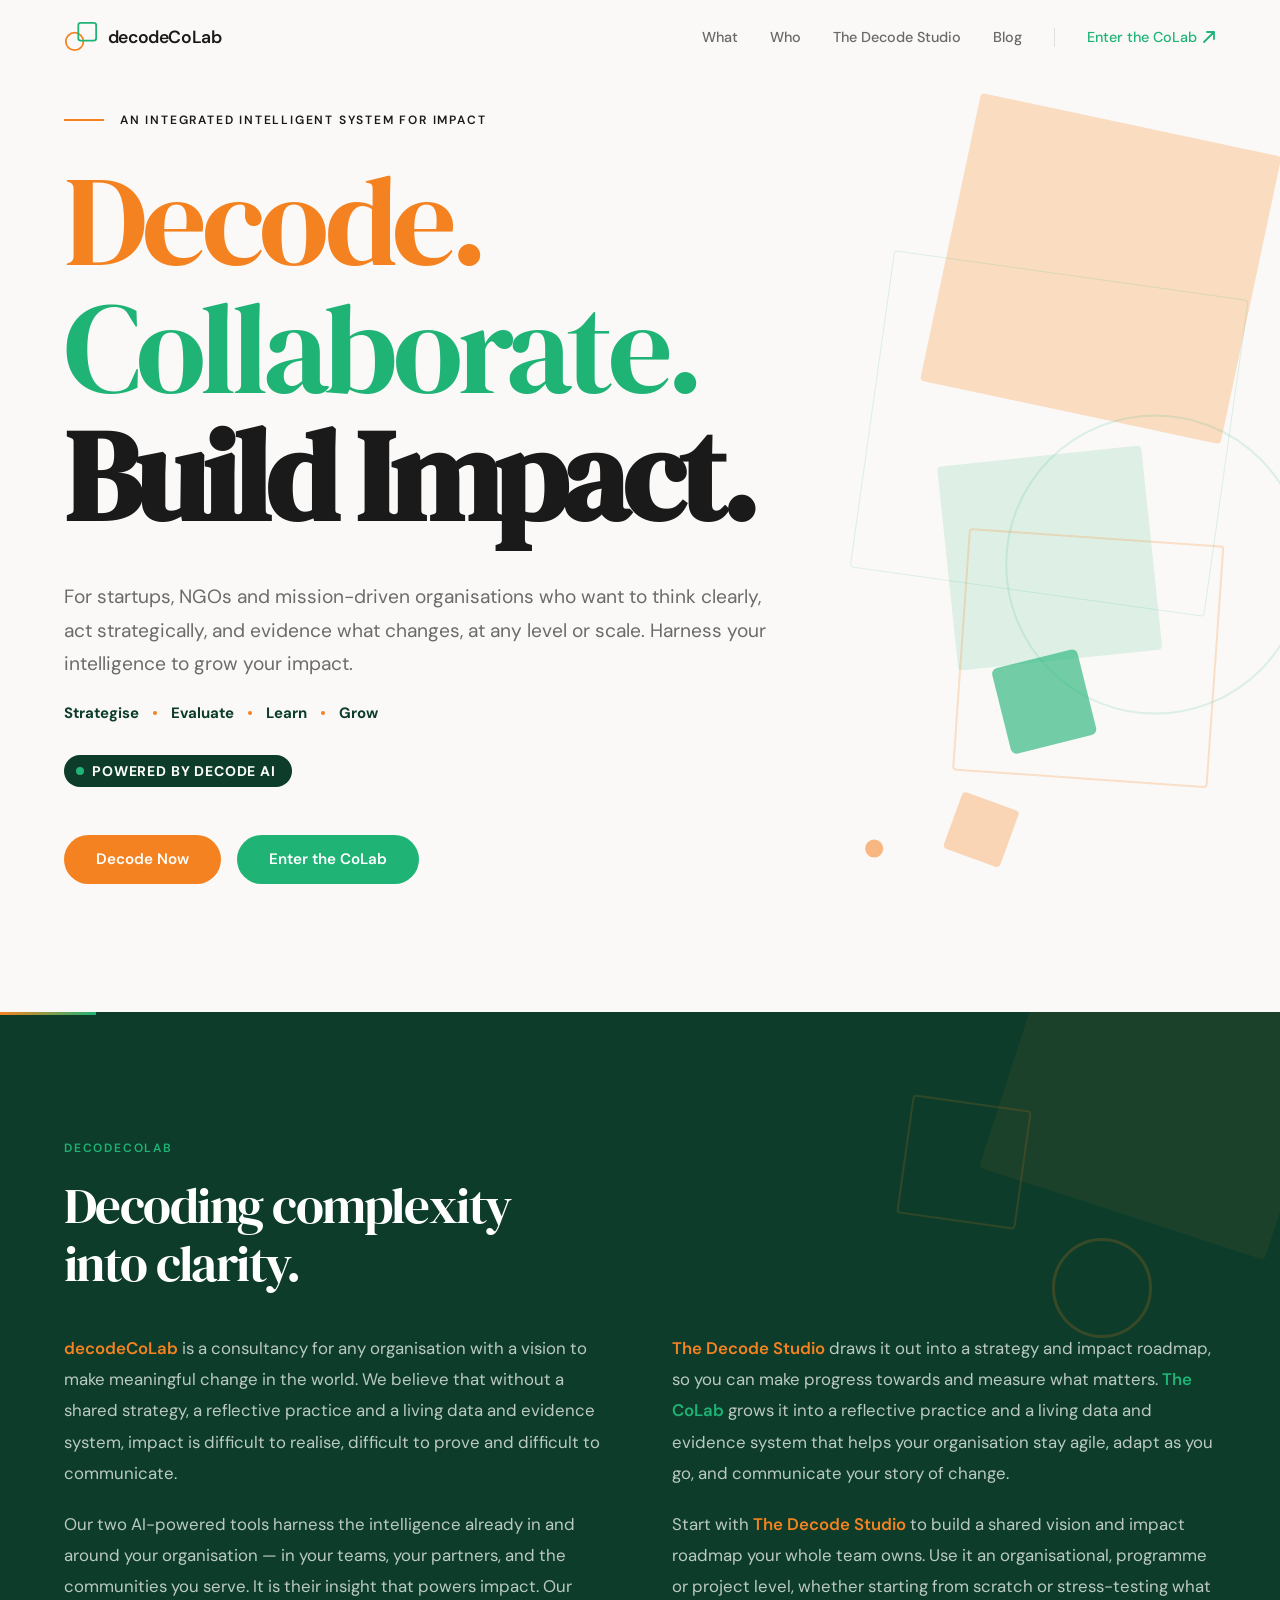
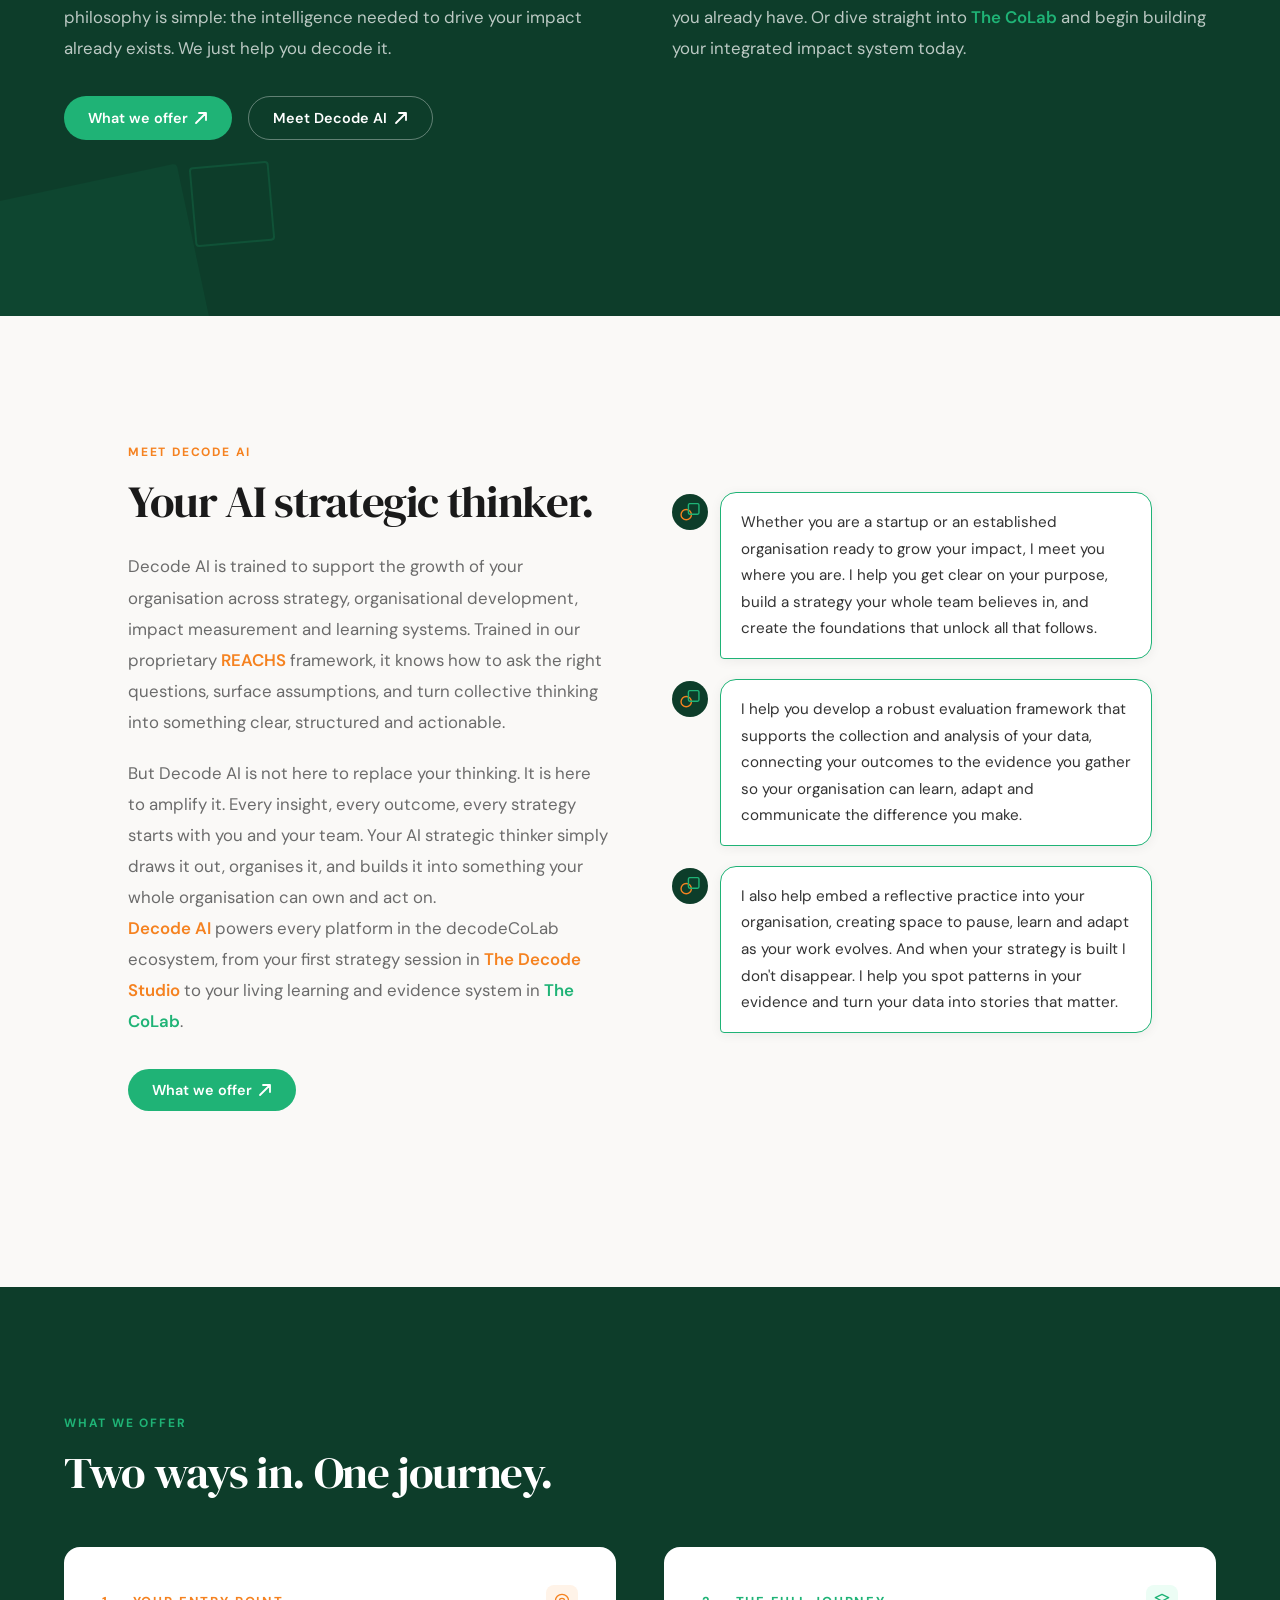
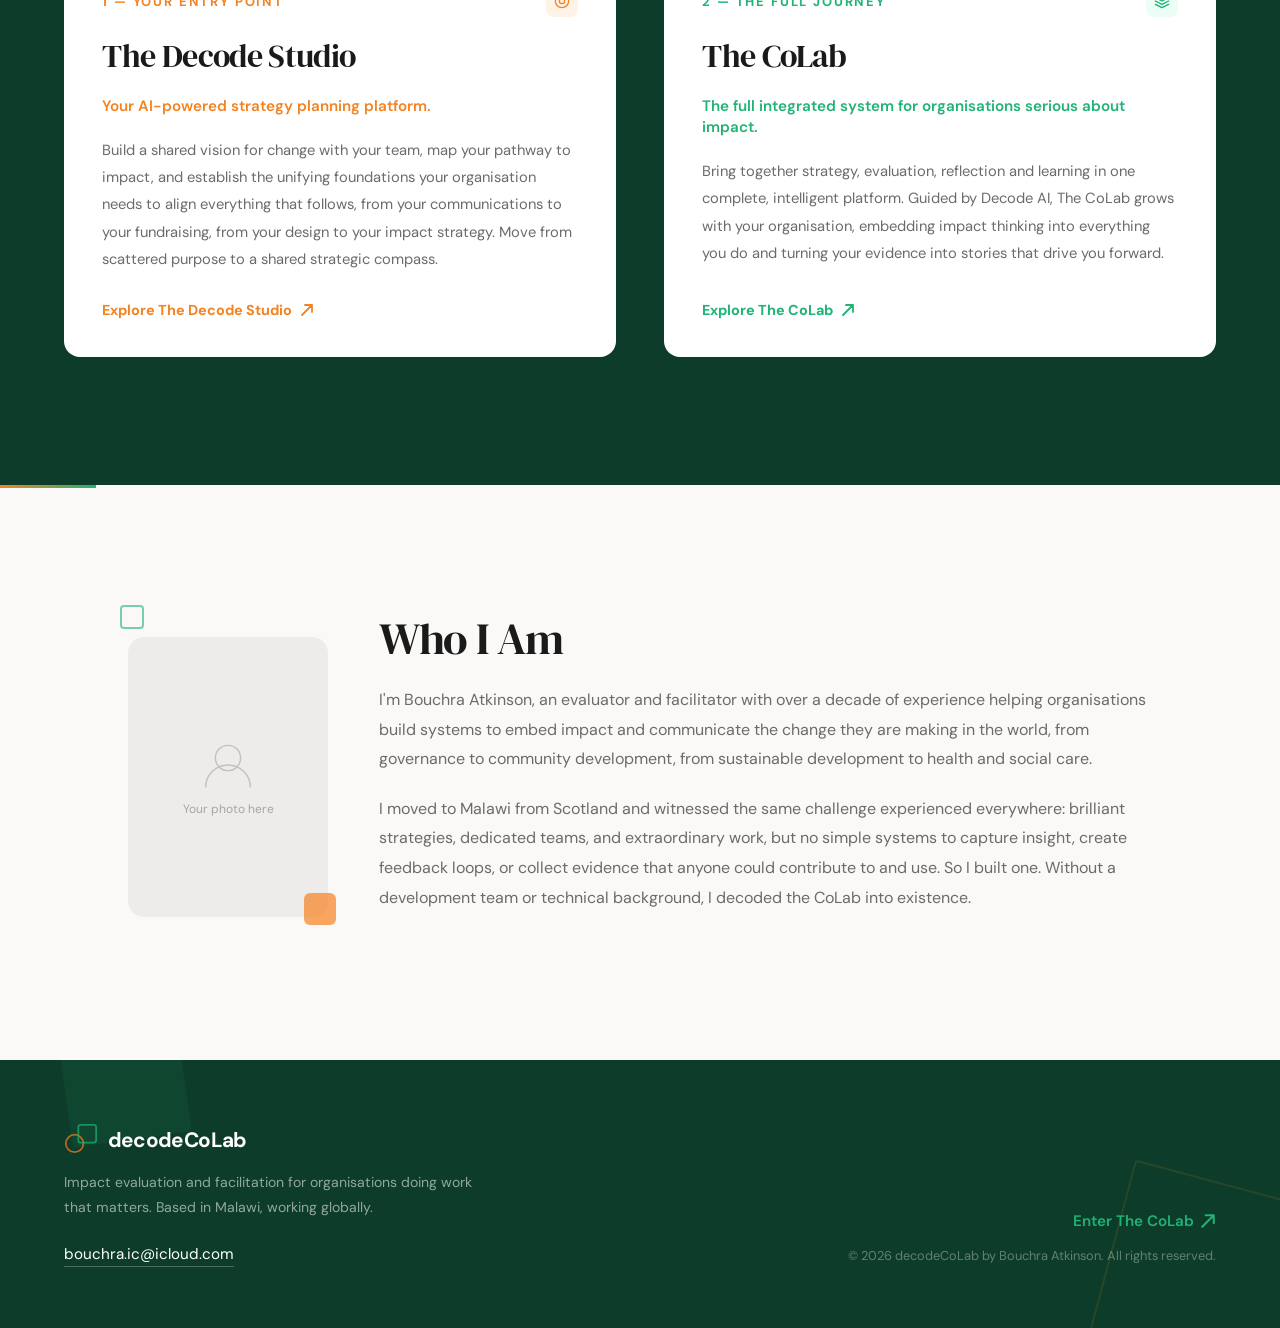
==== index.html @ a40763d0 "Update index.html" ====
<!DOCTYPE html>
<html lang="en">
<script type="application/ld+json">
{
  "@context": "https://schema.org",
  "@type": "Person",
  "name": "Bouchra Atkinson",
  "jobTitle": "Impact Evaluator and Facilitator",
  "url": "https://decodecolab.com",
  "description": "Impact evaluator and facilitator based in Malawi, working globally. Founder of decodeCoLab.",
  "sameAs": ["https://www.linkedin.com/in/bouchra-atkinson"]
}
</script>
<head>
  <meta charset="UTF-8" />
  <meta name="viewport" content="width=device-width, initial-scale=1.0" />
 <title>decodeCoLab — Impact Evaluation & Facilitation</title>
  <meta name="author" content="Bouchra Atkinson" />  
  <meta name="description" content="Bouchra Atkinson is an impact evaluator and facilitator based in Malawi, working globally. Founder of decodeCoLab — helping NGOs, charities and social enterprises decode their collective intelligence into clear theories of change and compelling evidence." />
  <link rel="canonical" href="https://decodecolab.com" />
  <link rel="preconnect" href="https://fonts.googleapis.com">
  <link rel="preconnect" href="https://fonts.gstatic.com" crossorigin>
  <link href="https://fonts.googleapis.com/css2?family=DM+Serif+Display:ital@0;1&family=DM+Sans:opsz,wght@9..40,300;9..40,400;9..40,500;9..40,600&display=swap" rel="stylesheet">
  <link rel="stylesheet" href="style.css" />
  <link rel="icon" href="data:image/svg+xml,<svg xmlns='http://www.w3.org/2000/svg' viewBox='-3 -3 114 101' fill='none'><circle cx='32.5' cy='62.5' r='29.5' stroke='%23f58220' stroke-width='6'/><rect x='45' y='0' width='60' height='60' rx='8' stroke='%231fb376' stroke-width='6'/></svg>">
  <style>
  .whatwedo {
  background: var(--dark-green);
  padding: var(--section-py) var(--pad-x);
  position: relative;
  overflow: hidden;
}
.whatwedo-accent { position: absolute; top: 0; left: 0; height: 3px; width: 6rem; background: linear-gradient(to right, var(--orange), var(--green)); }
.whatwedo-inner { max-width: var(--max-w); margin: 0 auto; }
.whatwedo-label { font-size: 12px; font-weight: 600; letter-spacing: 0.15em; text-transform: uppercase; color: var(--green); margin-bottom: 1.25rem; }
.whatwedo-heading { font-family: var(--font-display); font-size: clamp(2.2rem, 5vw, 3.2rem); font-weight: 400; letter-spacing: -0.03em; color: white; line-height: 1.15; margin-bottom: 2.5rem; }
.whatwedo-grid { display: grid; grid-template-columns: 1fr 1fr; gap: clamp(2rem, 5vw, 4rem); align-items: start; }
.whatwedo-text { display: flex; flex-direction: column; gap: 0; }
.whatwedo-body { font-size: clamp(0.95rem, 1.6vw, 1.05rem); color: rgba(255,255,255,0.72); line-height: 1.85; }
.whatwedo-body p { margin-bottom: 1.25rem; }
.whatwedo-body p:last-child { margin-bottom: 0; }
.whatwedo-links { display: flex; flex-wrap: wrap; gap: 1rem; margin-top: 2rem; }
.whatwedo-link { display: inline-flex; align-items: center; gap: 0.4rem; padding: 0.75rem 1.5rem; border-radius: var(--radius-full); font-size: 0.9rem; font-weight: 600; text-decoration: none; transition: all 0.2s ease; }
.whatwedo-link-green { background: var(--green); color: white; }
.whatwedo-link-green:hover { background: #1a9d64; transform: translateY(-2px); }
.whatwedo-link-outline { background: transparent; color: white; border: 1.5px solid rgba(255,255,255,0.35); }
.whatwedo-link-outline:hover { border-color: white; }
.whatwedo-colab-card { background: #f5f0e8; border: 1px solid rgba(0,0,0,0.08); border-radius: 16px; padding: clamp(1.5rem, 3vw, 2.5rem); position: relative; overflow: hidden; }
.whatwedo-colab-card::before { content: ''; position: absolute; top: 0; left: 0; right: 0; height: 3px; background: linear-gradient(to right, var(--green), var(--orange)); }
.whatwedo-colab-card-label { font-size: 11px; font-weight: 600; letter-spacing: 0.15em; text-transform: uppercase; color: var(--green); margin-bottom: 1rem; }
.whatwedo-colab-card-heading { font-family: var(--font-display); font-size: clamp(1.4rem, 2.5vw, 1.9rem); font-weight: 400; color: var(--fg); letter-spacing: -0.02em; line-height: 1.2; margin-bottom: 1.25rem; }
.whatwedo-colab-card-body { font-size: 0.92rem; color: var(--muted); line-height: 1.8; margin-bottom: 1.5rem; }
.whatwedo-colab-card-link { display: inline-flex; align-items: center; gap: 0.4rem; font-size: 0.85rem; font-weight: 600; color: var(--green); text-decoration: none; transition: opacity 0.2s; }
.whatwedo-colab-card-link:hover { opacity: 0.75; }
.decode-ai-about { background: var(--bg); padding: var(--section-py) var(--pad-x);}
.decode-agent { padding: var(--section-py) var(--pad-x); background: var(--bg); }
.decode-agent-inner { max-width: var(--max-w); margin: 0 auto; display: grid; grid-template-columns: 1.2fr 1fr; gap: clamp(2rem, 4vw, 3rem); align-items: start; }
.decode-agent-label { font-size: 12px; font-weight: 600; letter-spacing: 0.15em; text-transform: uppercase; color: var(--orange); margin-bottom: 1.5rem; }
.decode-agent-heading { font-family: var(--font-display); font-size: clamp(2rem, 4vw, 3rem); font-weight: 400; letter-spacing: -0.03em; color: var(--fg); line-height: 1.1; margin-bottom: 0.5rem; }
.decode-agent-tagline { font-size: 1rem; color: var(--orange); font-weight: 600; margin-bottom: 2rem; }
.decode-agent-body { font-size: clamp(0.95rem, 1.5vw, 1.05rem); color: var(--muted); line-height: 1.85; }
.decode-agent-body p { margin-bottom: 1.25rem; }
.decode-agent-body p:last-child { margin-bottom: 0; }
.decode-agent-card { background: white; border-radius: var(--radius-lg); border: 1px solid rgba(0,0,0,0.07); padding: clamp(2rem, 4vw, 2.8rem); position: relative; overflow: hidden; }
.decode-agent-card::before { content: ''; position: absolute; top: 0; left: 0; right: 0; height: 3px; background: linear-gradient(to right, var(--orange), var(--green)); }
.decode-agent-quote { font-family: var(--font-display); font-size: clamp(1.1rem, 2vw, 1.35rem); font-style: italic; color: var(--fg); line-height: 1.5; margin-bottom: 1.75rem; letter-spacing: -0.02em; }
.decode-agent-facts { display: flex; flex-direction: column; gap: 0.85rem; }
.decode-agent-fact { display: flex; align-items: flex-start; gap: 0.75rem; font-size: 0.9rem; color: var(--muted); line-height: 1.6; }
.decode-agent-fact-dot { width: 6px; height: 6px; border-radius: 50%; background: var(--orange); flex-shrink: 0; margin-top: 0.45rem; }
.services { padding-top: 2rem; }
.stories-dark { background: var(--dark-green) !important; }
.stories-dark .section-heading { color: white; }
.stories-dark .section-sub { color: rgba(255,255,255,0.65); }
.stories-dark .story-card { background: rgba(255,255,255,0.06) !important; border-color: rgba(255,255,255,0.1) !important; }
.stories-dark .story-card h3 { color: white; }
.stories-dark .story-card p { color: rgba(255,255,255,0.65); }
.about-light { background: var(--bg) !important; }
.about-light .about-accent-bar { background: linear-gradient(to right, var(--orange), var(--green)); }
.about-light .section-heading { color: var(--fg); }
.about-light .about-body { color: var(--muted); }
.about-light .portrait-frame { background: rgba(0,0,0,0.05) !important; }
.hero-eyebrow { margin-top: 0rem; margin-bottom: 1.75rem; color: var(--fg); }
.hero-headline { margin-top: 0; }
.hero-sub { margin-bottom: 10px; }
.hero-sub:last-of-type { margin-bottom: 30px; }
.hero-ai-pill {
  display: flex;
  width: fit-content;
  align-items: center;
  gap: 8px;
  background: #0d3d2a;
  color: white;
  font-size: 14px;
  font-weight: 700;
  letter-spacing: 0.06em;
  text-transform: uppercase;
  padding: 7px 16px 7px 12px;
  border-radius: 100px;
  margin-top: 2rem;
  margin-bottom: 48px;
}
.btn-outline { background: #f58220; color: white; border: none; }
.btn-outline:hover { background: #e07318; }
.hero-pillars { display: flex; align-items: center; flex-wrap: wrap; gap: 0; margin-top: -0.5rem; margin-bottom: 2rem; }
.pillar { font-size: 15px; font-weight: 700; color: var(--dark-green); }
.pillar-sep { width: 4px; height: 4px; border-radius: 50%; background: var(--orange); margin: 0 14px; flex-shrink: 0; }
.ai-pulse { width: 8px; height: 8px; border-radius: 50%; background: #1fb376; flex-shrink: 0; animation: pulse 2s ease-in-out infinite; }
.card-label-mobile { display: none; }
    
@keyframes pulse {
  0%, 100% { opacity: 1; transform: scale(1); }
  50% { opacity: 0.5; transform: scale(0.8); }
}

@media (max-width: 900px) {
  .whatwedo-grid { grid-template-columns: 1fr; }
  .decode-agent-inner { grid-template-columns: 1fr; gap: 1.5rem; }
  .about-light .about-grid { grid-template-columns: 1fr; }
  .about-light .about-portrait { order: -1; max-width: 320px; margin: 0 auto; }
  .reachs-spacer { display: none; }
  .decode-ai-about .section-inner > div { grid-template-columns: 1fr !important; }
}

@media (max-width: 800px) {
  .platform-inner > div { grid-template-columns: 1fr !important; }
}

@media (max-width: 768px) {
  /* Hero */
  .hero-shapes { display: none; }
  .hero-headline { font-size: 13vw; line-height: 1.15; margin-bottom: 1.5rem !important; }
  .hero-content { max-width: 100%; }
  .hero-sub { font-size: 0.95rem; }
  .hero-pillars { margin-bottom: 1.25rem; }
  .hero-ai-pill { margin-top: 1rem; margin-bottom: 1.5rem; }
  .hero-actions { display: flex !important; flex-direction: row !important; flex-wrap: nowrap !important; gap: 0.75rem; }
  .btn-outline, .btn-primary { font-size: 0.8rem; padding: 0.6rem 1rem; }

  /* What we do — stack two columns */
  .whatwedo-inner > div[style*="grid-template-columns"] { grid-template-columns: 1fr !important; }
  .whatwedo-links { flex-direction: column; }
  .whatwedo-link { justify-content: center; }

  /* Decode AI section — stack */
  .decode-ai-about .section-inner > div { grid-template-columns: 1fr !important; }

  /* Our Tools — stack cards */
  #tools div[style*="grid-template-columns:1fr 1fr"] { grid-template-columns: 1fr !important; }

  /* Who I Am — stack portrait and text */
  #about div[style*="grid-template-columns: 200px"] { grid-template-columns: 1fr !important; }
  #about div[style*="grid-template-columns:1fr 1fr"] { grid-template-columns: 1fr !important; }
  #about div[style*="width:200px"] { width: 100% !important; }

  /* General grid fallback */
  div[style*="grid-template-columns: 1fr 1fr"] { grid-template-columns: 1fr !important; }
  div[style*="grid-template-columns:1fr 1fr"] { grid-template-columns: 1fr !important; }

  /* Card labels */
  .card-labels { display: none; }
  .card-label-mobile { display: block; }

  /* Reduce section padding on mobile */
  .whatwedo-heading { font-size: clamp(1.8rem, 8vw, 2.5rem); }
}
  </style>
</head>
<body>

    <header class="nav" id="nav">
    <div class="nav-inner">
      <a href="index.html" class="nav-logo">
        <svg class="logo-mark" width="34" height="30" viewBox="-3 -3 114 101" fill="none">
          <circle cx="32.5" cy="62.5" r="29.5" stroke="#f58220" stroke-width="6" fill="none"/>
          <rect x="45" y="0" width="60" height="60" rx="8" stroke="#1fb376" stroke-width="6" fill="none"/>
        </svg>
        <span class="nav-wordmark">decodeCoLab</span>
      </a>
      <nav class="nav-links" id="nav-links">
        <a href="#whatwedo">What</a>
        <a href="#about">Who</a>
        <a href="decode-studio.html">The Decode Studio</a>
        <a href="from-the-field.html">Blog</a>
        <div class="nav-divider"></div>
        <a href="colab-coming-soon.html" target="_blank" rel="noopener noreferrer" class="nav-cta">
          Enter the CoLab
          <svg width="14" height="14" viewBox="0 0 14 14" fill="none"><path d="M2 12L12 2M12 2H5M12 2v7" stroke="currentColor" stroke-width="1.8" stroke-linecap="round" stroke-linejoin="round"/></svg>
        </a>
      </nav>
      <button class="nav-hamburger" id="nav-hamburger" aria-label="Menu"><span></span><span></span></button>
    </div>
    <div class="nav-mobile" id="nav-mobile">
      <a href="#whatwedo" class="nav-mobile-link">What</a>
      <a href="#about" class="nav-mobile-link">Who</a>
      <a href="decode-studio.html" class="nav-mobile-link">The Decode Studio</a>
      <a href="from-the-field.html" class="nav-mobile-link">Blog</a>
      <a href="colab-coming-soon.html" target="_blank" rel="noopener noreferrer" class="nav-mobile-cta">
        Enter the CoLab
        <svg width="14" height="14" viewBox="0 0 14 14" fill="none"><path d="M2 12L12 2M12 2H5M12 2v7" stroke="currentColor" stroke-width="1.8" stroke-linecap="round" stroke-linejoin="round"/></svg>
      </a>
    </div>
  </header>
    
  <section class="hero">
    <div class="hero-shapes" aria-hidden="true">
      <div class="shape shape-orange-rect"></div>
      <div class="shape shape-green-rect"></div>
      <div class="shape shape-orange-outline"></div>
      <div class="shape shape-green-square"></div>
      <div class="shape shape-green-outline-large"></div>
      <div class="shape shape-orange-small"></div>
      <div class="shape shape-orange-circle"></div>
      <div class="shape shape-green-circle"></div>
      <div class="shape shape-orange-dot"></div>
    </div>
    <div class="hero-content">
      <div class="hero-eyebrow reveal">
        <span class="eyebrow-line"></span>
        <span>An integrated intelligent system for impact</span>
      </div>
      <h1 class="hero-headline reveal reveal-delay-1" style="margin-bottom: 2.5rem; line-height: 1;">
        <span class="text-orange">Decode.</span><br>
        <span class="text-green">Collaborate.</span><br>
       <strong>Build Impact.</strong>
      </h1>
       </p>
       <p class="hero-sub reveal reveal-delay-2">
        For startups, NGOs and mission-driven organisations who want to think clearly, act strategically, and evidence what changes, at any level or scale. Harness your intelligence to grow your impact.
      </p>
      <div class="hero-pillars reveal reveal-delay-2">
        <span class="pillar">Strategise</span>
        <span class="pillar-sep"></span>
        <span class="pillar">Evaluate</span>
        <span class="pillar-sep"></span>
        <span class="pillar">Learn</span>
        <span class="pillar-sep"></span>
        <span class="pillar">Grow</span>
      </div>
     <a href="#decode-ai" style="text-decoration:none;">
        <div class="hero-ai-pill reveal reveal-delay-2">
          <span class="ai-pulse"></span>
          Powered by Decode AI
        </div>
      </a>
      <div class="hero-actions reveal reveal-delay-3">
        <a href="decode-studio.html" class="btn-outline">Decode Now</a>
        <a href="colab-coming-soon.html" target="_blank" rel="noopener noreferrer" class="btn-primary">Enter the CoLab</a>
      </div>
    </div>
  </section>

  <section class="whatwedo" id="whatwedo">
    <div class="whatwedo-accent"></div>
    <div class="whatwedo-shapes" aria-hidden="true" style="position:absolute; inset:0; pointer-events:none; overflow:hidden;">
      <div style="position:absolute; right:-3%; top:-10%; width:300px; height:300px; background:var(--orange); opacity:0.06; transform:rotate(18deg); border-radius:4px;"></div>
      <div style="position:absolute; left:-3%; bottom:-10%; width:240px; height:220px; background:var(--green); opacity:0.08; transform:rotate(-12deg); border-radius:4px;"></div>
      <div style="position:absolute; right:20%; top:10%; width:120px; height:120px; border:2px solid var(--orange); opacity:0.15; transform:rotate(8deg); border-radius:4px; background:transparent;"></div>
      <div style="position:absolute; left:15%; bottom:8%; width:80px; height:80px; border:2px solid var(--green); opacity:0.18; transform:rotate(-5deg); border-radius:4px; background:transparent;"></div>
      <div style="position:absolute; right:10%; top:25%; width:100px; height:100px; border:3px solid var(--orange); opacity:0.18; border-radius:50%; background:transparent;"></div>
    </div>
   <div class="whatwedo-inner reveal-scroll">
  <div class="whatwedo-label">decodeCoLab</div>
  <h2 class="whatwedo-heading">Decoding complexity<br>into clarity.</h2>

  <!-- Two column text -->
   <div style="display: grid; grid-template-columns: 1fr 1fr; gap: clamp(2rem, 5vw, 4rem); margin-bottom: 2rem;">
    <div class="whatwedo-body">
      <p><span style="color: var(--orange); font-weight: 600;">decodeCoLab</span> is a consultancy for any organisation with a vision to make meaningful change in the world. We believe that without a shared strategy, a reflective practice and a living data and evidence system, impact is difficult to realise, difficult to prove and difficult to communicate.</p>
      <p>Our two AI-powered tools harness the intelligence already in and around your organisation — in your teams, your partners, and the communities you serve. It is their insight that powers impact. Our philosophy is simple: the intelligence needed to drive your impact already exists. We just help you decode it.</p>
    </div>
    <div class="whatwedo-body">
      <p><span style="color: var(--orange); font-weight: 600;">The Decode Studio</span> draws it out into a strategy and impact roadmap, so you can make progress towards and measure what matters. <span style="color: var(--green); font-weight: 600;">The CoLab</span> grows it into a reflective practice and a living data and evidence system that helps your organisation stay agile, adapt as you go, and communicate your story of change.</p>
      <p>Start with <span style="color: var(--orange); font-weight: 600;">The Decode Studio</span> to build a shared vision and impact roadmap your whole team owns. Use it an organisational, programme or project level, whether starting from scratch or stress-testing what you already have. Or dive straight into <span style="color: var(--green); font-weight: 600;">The CoLab</span> and begin building your integrated impact system today.</p>
    </div>
  </div>

  <!-- Buttons under text -->
  <div class="whatwedo-links" style="margin-bottom: 3rem;">
    <a href="#tools" class="whatwedo-link whatwedo-link-green">
      What we offer
      <svg width="14" height="14" viewBox="0 0 14 14" fill="none"><path d="M2 12L12 2M12 2H5M12 2v7" stroke="currentColor" stroke-width="1.8" stroke-linecap="round" stroke-linejoin="round"/></svg>
    </a>
    <a href="#decode-ai" class="whatwedo-link whatwedo-link-outline">
      Meet Decode AI
      <svg width="14" height="14" viewBox="0 0 14 14" fill="none"><path d="M2 12L12 2M12 2H5M12 2v7" stroke="currentColor" stroke-width="1.8" stroke-linecap="round" stroke-linejoin="round"/></svg>
    </a>
  </div>

</div>
</div>
</section>

  <section class="decode-ai-about" id="decode-ai">
  <div class="section-inner">
    <div style="display: grid; grid-template-columns: 1fr 1fr; gap: clamp(2rem, 5vw, 4rem); align-items: start;">
      
     <!-- Left: text -->
<div>
  <div style="font-size:12px; font-weight:700; letter-spacing:0.15em; text-transform:uppercase; color:var(--orange); margin-bottom:1rem;">Meet Decode AI</div>
  <h2 style="font-family:var(--font-display); font-size:clamp(2rem, 4vw, 2.8rem); font-weight:400; letter-spacing:-0.03em; color:var(--fg); line-height:1.15; margin-bottom:1.5rem;">Your AI strategic thinker.</h2>
  <p style="font-size:clamp(0.95rem, 1.6vw, 1.05rem); color:var(--muted); line-height:1.85; margin-bottom:1.25rem;">Decode AI is trained to support the growth of your organisation across strategy, organisational development, impact measurement and learning systems. Trained in our proprietary <span style="color:var(--orange); font-weight:600;">REACHS</span> framework, it knows how to ask the right questions, surface assumptions, and turn collective thinking into something clear, structured and actionable.</p>
  <p style="font-size:clamp(0.95rem, 1.6vw, 1.05rem); color:var(--muted); line-height:1.85;">But Decode AI is not here to replace your thinking. It is here to amplify it. Every insight, every outcome, every strategy starts with you and your team. Your AI strategic thinker simply draws it out, organises it, and builds it into something your whole organisation can own and act on.
  <p style="font-size:clamp(0.95rem, 1.6vw, 1.05rem); color:var(--muted); line-height:1.85;"><span style="color:var(--orange); font-weight:600;">Decode AI</span> powers every platform in the decodeCoLab ecosystem, from your first strategy session in <span style="color:var(--orange); font-weight:600;">The Decode Studio</span> to your living learning and evidence system in <span style="color:var(--green); font-weight:600;">The CoLab</span>.</p>
  
  <div class="whatwedo-links" style="margin-bottom: 3rem;">
      <a href="#tools" class="whatwedo-link whatwedo-link-green">
          What we offer
          <svg width="14" height="14" viewBox="0 0 14 14" fill="none"><path d="M2 12L12 2M12 2H5M12 2v7" stroke="currentColor" stroke-width="1.8" stroke-linecap="round" stroke-linejoin="round"/></svg>
        </a>
  </div>
</div>
      
      <!-- Right: bubbles -->
<div style="display:flex; flex-direction:column; gap:1.25rem; padding-top:3rem;">

  <div style="display:flex; align-items:flex-start; gap:12px;">
    <div style="width:36px; height:36px; border-radius:50%; background:#0d3d2a; flex-shrink:0; display:flex; align-items:center; justify-content:center; margin-top:2px;">
      <svg width="20" height="18" viewBox="-3 -3 114 101" fill="none">
        <circle cx="32.5" cy="62.5" r="29.5" stroke="#f58220" stroke-width="8" fill="none"/>
        <rect x="45" y="0" width="60" height="60" rx="8" stroke="#1fb376" stroke-width="8" fill="none"/>
      </svg>
    </div>
    <div style="background:white; border:1.5px solid #1fb376; border-radius:16px; border-bottom-left-radius:4px; padding:16px 20px; font-size:0.95rem; color:#333; line-height:1.75; flex:1; box-shadow: 0 2px 12px rgba(0,0,0,0.06);">
      Whether you are a startup or an established organisation ready to grow your impact, I meet you where you are. I help you get clear on your purpose, build a strategy your whole team believes in, and create the foundations that unlock all that follows.
    </div>
  </div>

  <div style="display:flex; align-items:flex-start; gap:12px;">
    <div style="width:36px; height:36px; border-radius:50%; background:#0d3d2a; flex-shrink:0; display:flex; align-items:center; justify-content:center; margin-top:2px;">
      <svg width="20" height="18" viewBox="-3 -3 114 101" fill="none">
        <circle cx="32.5" cy="62.5" r="29.5" stroke="#f58220" stroke-width="8" fill="none"/>
        <rect x="45" y="0" width="60" height="60" rx="8" stroke="#1fb376" stroke-width="8" fill="none"/>
      </svg>
    </div>
    <div style="background:white; border:1.5px solid #1fb376; border-radius:16px; border-bottom-left-radius:4px; padding:16px 20px; font-size:0.95rem; color:#333; line-height:1.75; flex:1; box-shadow: 0 2px 12px rgba(0,0,0,0.06);">
      I help you develop a robust evaluation framework that supports the collection and analysis of your data, connecting your outcomes to the evidence you gather so your organisation can learn, adapt and communicate the difference you make.
    </div>
  </div>

  <div style="display:flex; align-items:flex-start; gap:12px;">
    <div style="width:36px; height:36px; border-radius:50%; background:#0d3d2a; flex-shrink:0; display:flex; align-items:center; justify-content:center; margin-top:2px;">
      <svg width="20" height="18" viewBox="-3 -3 114 101" fill="none">
        <circle cx="32.5" cy="62.5" r="29.5" stroke="#f58220" stroke-width="8" fill="none"/>
        <rect x="45" y="0" width="60" height="60" rx="8" stroke="#1fb376" stroke-width="8" fill="none"/>
      </svg>
    </div>
    <div style="background:white; border:1.5px solid #1fb376; border-radius:16px; border-bottom-left-radius:4px; padding:16px 20px; font-size:0.95rem; color:#333; line-height:1.75; flex:1; box-shadow: 0 2px 12px rgba(0,0,0,0.06);">
      I also help embed a reflective practice into your organisation, creating space to pause, learn and adapt as your work evolves. And when your strategy is built I don't disappear. I help you spot patterns in your evidence and turn your data into stories that matter.
    </div>
  </div>
  
</div>
</section>

<section id="tools" style="background: var(--dark-green); padding: var(--section-py) var(--pad-x);">
  <div style="max-width: var(--max-w); margin: 0 auto;">
    
    <!-- Section header -->
    <div style="margin-bottom: 3rem;">
      <div style="font-size:12px; font-weight:700; letter-spacing:0.15em; text-transform:uppercase; color:var(--green); margin-bottom:1rem;">What we offer</div>
      <h2 style="font-family:var(--font-display); font-size:clamp(2rem, 4vw, 2.8rem); font-weight:400; letter-spacing:-0.03em; color:white; line-height:1.15;">Two ways in. One journey.</h2>
    </div>

    <!-- Two cards -->
    <div style="display:grid; grid-template-columns:1fr 1fr; gap:3rem;">

      <!-- Decode Studio card -->
      <div style="background:white; border-radius:16px; padding:clamp(2rem, 3vw, 3rem); display:flex; flex-direction:column; gap:1.25rem;">
        <div style="display:flex; align-items:center; justify-content:space-between;">
          <div style="font-size:13px; font-weight:700; letter-spacing:0.14em; text-transform:uppercase; color:var(--orange);">1 — Your Entry Point</div>
          <div style="width:32px; height:32px; background:#fff3e8; border-radius:8px; display:flex; align-items:center; justify-content:center; flex-shrink:0;">
            <svg width="16" height="16" viewBox="0 0 24 24" fill="none"><circle cx="12" cy="12" r="10" stroke="#f58220" stroke-width="2"/><circle cx="12" cy="12" r="4" stroke="#f58220" stroke-width="2"/></svg>
          </div>
        </div>
        <div style="font-family:var(--font-display); font-size:clamp(1.6rem, 2.5vw, 2rem);; font-weight:400; color:var(--fg); letter-spacing:-0.02em; line-height:1.2;">The Decode Studio</div>
        <div style="font-size:0.95rem; font-weight:600; color:var(--orange); line-height:1.4;">Your AI-powered strategy planning platform.</div>
        <div style="font-size:0.92rem; color:var(--muted); line-height:1.85; flex:1;">Build a shared vision for change with your team, map your pathway to impact, and establish the unifying foundations your organisation needs to align everything that follows, from your communications to your fundraising, from your design to your impact strategy. Move from scattered purpose to a shared strategic compass.</div>
        <a href="decode-studio.html" style="display:inline-flex; align-items:center; gap:0.5rem; font-size:0.9rem; font-weight:700; color:var(--orange); text-decoration:none; margin-top:0.5rem;">
          Explore The Decode Studio
          <svg width="14" height="14" viewBox="0 0 14 14" fill="none"><path d="M2 12L12 2M12 2H5M12 2v7" stroke="currentColor" stroke-width="1.8" stroke-linecap="round" stroke-linejoin="round"/></svg>
        </a>
      </div>

      <!-- CoLab card -->
      <div style="background:white; border-radius:16px; padding:clamp(2rem, 3vw, 3rem); display:flex; flex-direction:column; gap:1.25rem;">
        <div style="display:flex; align-items:center; justify-content:space-between;">
          <div style="font-size:13px; font-weight:700; letter-spacing:0.14em; text-transform:uppercase; color:var(--green);">2 — The Full Journey</div>
          <div style="width:32px; height:32px; background:#ecfdf5; border-radius:8px; display:flex; align-items:center; justify-content:center; flex-shrink:0;">
            <svg width="16" height="16" viewBox="0 0 24 24" fill="none"><path d="M12 2L2 7l10 5 10-5-10-5z" stroke="#1fb376" stroke-width="2" stroke-linecap="round" stroke-linejoin="round"/><path d="M2 17l10 5 10-5M2 12l10 5 10-5" stroke="#1fb376" stroke-width="2" stroke-linecap="round" stroke-linejoin="round"/></svg>
          </div>
        </div>
        <div style="font-family:var(--font-display); font-size:clamp(1.6rem, 2.5vw, 2rem);; font-weight:400; color:var(--fg); letter-spacing:-0.02em; line-height:1.2;">The CoLab</div>
        <div style="font-size:0.95rem; font-weight:600; color:var(--green); line-height:1.4;">The full integrated system for organisations serious about impact.</div>
        <div style="font-size:0.92rem; color:var(--muted); line-height:1.85; flex:1;">Bring together strategy, evaluation, reflection and learning in one complete, intelligent platform. Guided by Decode AI, The CoLab grows with your organisation, embedding impact thinking into everything you do and turning your evidence into stories that drive you forward.</div>
        <a href="colab-coming-soon.html" style="display:inline-flex; align-items:center; gap:0.5rem; font-size:0.9rem; font-weight:700; color:var(--green); text-decoration:none; margin-top:0.5rem;">
          Explore The CoLab
          <svg width="14" height="14" viewBox="0 0 14 14" fill="none"><path d="M2 12L12 2M12 2H5M12 2v7" stroke="currentColor" stroke-width="1.8" stroke-linecap="round" stroke-linejoin="round"/></svg>
        </a>
      </div>

    </div>
  </div>
</section>
      
 <section class="about about-light" id="about">
  <div class="about-accent-bar"></div>
  <div class="section-inner">

    <div style="display:grid; grid-template-columns: 200px 1fr; gap: clamp(2rem, 4vw, 3.5rem); align-items: start;" class="reveal-scroll">
      
      <!-- Portrait -->
      <div style="position:relative; padding-top: 1.5rem;">
        <div style="width:200px; height:280px; border-radius:16px; background:rgba(0,0,0,0.05); display:flex; flex-direction:column; align-items:center; justify-content:center; gap:0.5rem; overflow:hidden;">
          <svg width="56" height="56" viewBox="0 0 80 80" fill="none" opacity="0.2">
            <circle cx="40" cy="30" r="18" stroke="
#1a1a1a" stroke-width="2"/>
            <path d="M8 72c0-17.7 14.3-32 32-32s32 14.3 32 32" stroke="
#1a1a1a" stroke-width="2"/>
          </svg>
          <span style="font-size:0.75rem; color:rgba(0,0,0,0.3);">Your photo here</span>
        </div>
        <div style="position:absolute; bottom:-8px; right:-8px; width:32px; height:32px; background:var(--orange); border-radius:6px; opacity:0.7;"></div>
        <div style="position:absolute; top:-8px; left:-8px; width:24px; height:24px; border:2px solid var(--green); border-radius:4px; opacity:0.6;"></div>
      </div>

      <!-- All text in one column -->
      <div>
        <h2 style="font-family:var(--font-display); font-size:clamp(2rem, 4vw, 2.8rem); font-weight:400; letter-spacing:-0.03em; color:var(--fg); line-height:1.15; margin-bottom:1.25rem;">Who I Am</h2>
        <p style="font-size:clamp(0.92rem, 1.5vw, 1rem); color:var(--muted); line-height:1.85; margin-bottom:1.25rem;">I'm Bouchra Atkinson, an evaluator and facilitator with over a decade of experience helping organisations build systems to embed impact and communicate the change they are making in the world, from governance to community development, from sustainable development to health and social care.</p>
        <p style="font-size:clamp(0.92rem, 1.5vw, 1rem); color:var(--muted); line-height:1.85; margin-bottom:1.25rem;">I moved to Malawi from Scotland and witnessed the same challenge experienced everywhere: brilliant strategies, dedicated teams, and extraordinary work, but no simple systems to capture insight, create feedback loops, or collect evidence that anyone could contribute to and use. So I built one. Without a development team or technical background, I decoded the CoLab into existence.</p>
      </div>
    </div>

  </div>
</section>
      
  <footer class="footer">
    <div class="footer-shapes" aria-hidden="true">
      <div class="fshape fshape-1"></div>
      <div class="fshape fshape-2"></div>
    </div>
    <div class="footer-inner">
      <div class="footer-left">
        <div class="footer-logo">
          <svg width="34" height="30" viewBox="-3 -3 114 101" fill="none">
            <circle cx="32.5" cy="62.5" r="29.5" stroke="rgba(245,130,32,0.7)" stroke-width="6" fill="none"/>
            <rect x="45" y="0" width="60" height="60" rx="8" stroke="rgba(31,179,118,0.7)" stroke-width="6" fill="none"/>
          </svg>
          <span>decodeCoLab</span>
        </div>
        <p class="footer-desc">Impact evaluation and facilitation for organisations doing work that matters. Based in Malawi, working globally.</p>
        <a href="mailto:bouchra.ic@icloud.com" class="footer-email">bouchra.ic@icloud.com</a>
      </div>
      <div class="footer-right">
       <a href="colab-coming-soon.html" target="_blank" rel="noopener noreferrer" class="footer-platform-link">
          Enter The CoLab
          <svg width="16" height="16" viewBox="0 0 14 14" fill="none"><path d="M2 12L12 2M12 2H5M12 2v7" stroke="currentColor" stroke-width="1.8" stroke-linecap="round" stroke-linejoin="round"/></svg>
        </a>
        <p class="footer-copy">&copy; <span id="year"></span> decodeCoLab by Bouchra Atkinson. All rights reserved.</p>
      </div>
    </div>
  </footer>

  <script src="script.js"></script>
</body>
</html>
---- style.css ----
/* ═══════════════════════════════════════════════
   IMPACT:COLAB — Portfolio Site
   style.css
═══════════════════════════════════════════════ */

@import url('https://fonts.googleapis.com/css2?family=DM+Serif+Display:ital@0;1&family=DM+Sans:opsz,wght@9..40,300;9..40,400;9..40,500;9..40,600&display=swap');

/* ─── TOKENS ─────────────────────────────────── */
:root {
  --green:       #1fb376;
  --orange:      #f58220;
  --dark-green:  #0d3d2a;
  --bg:          #faf9f7;
  --fg:          #1a1a1a;
  --muted:       #6b6b6b;
  --border:      rgba(0,0,0,0.10);
  --white:       #ffffff;

  --font-display: 'DM Serif Display', Georgia, serif;
  --font-body:    'DM Sans', system-ui, sans-serif;

  --max-w: 1200px;
  --pad-x: clamp(1.5rem, 5vw, 5rem);
  --section-py: clamp(5rem, 10vw, 9rem);

  --radius-sm:  8px;
  --radius-md:  16px;
  --radius-lg:  24px;
  --radius-full: 9999px;
}

/* ─── RESET ──────────────────────────────────── */
*, *::before, *::after { box-sizing: border-box; margin: 0; padding: 0; }
html { scroll-behavior: smooth; -webkit-font-smoothing: antialiased; }
body {
  font-family: var(--font-body);
  font-weight: 400;
  background: var(--bg);
  color: var(--fg);
  overflow-x: hidden;
}
img { display: block; max-width: 100%; }
a { text-decoration: none; color: inherit; }

/* ─── UTILITIES ──────────────────────────────── */
.text-green  { color: var(--green); }
.text-orange { color: var(--orange); }
.text-white  { color: var(--white); }

.section-inner {
  max-width: var(--max-w);
  margin: 0 auto;
  padding: 0 var(--pad-x);
}

.section-heading {
  font-family: var(--font-display);
  font-size: clamp(2.2rem, 5vw, 3.5rem);
  font-weight: 400;
  letter-spacing: -0.03em;
  line-height: 1.1;
  margin-bottom: 1.25rem;
  color: var(--fg);
}
.section-header { max-width: 640px; margin-bottom: clamp(3rem, 6vw, 5rem); }
.section-sub {
  font-size: clamp(1rem, 2vw, 1.2rem);
  color: var(--muted);
  line-height: 1.7;
}

/* ─── BUTTONS ────────────────────────────────── */
.btn-primary {
  display: inline-flex;
  align-items: center;
  gap: 0.5rem;
  padding: 0.9rem 2rem;
  background: var(--green);
  color: var(--white);
  font-family: var(--font-body);
  font-weight: 600;
  font-size: 0.95rem;
  border-radius: var(--radius-full);
  transition: transform 0.2s ease, box-shadow 0.2s ease, opacity 0.2s ease;
}
.btn-primary:hover {
  transform: translateY(-2px);
  box-shadow: 0 8px 24px rgba(31,179,118,0.35);
}
.btn-primary svg { transition: transform 0.2s ease; }
.btn-primary:hover svg { transform: translate(2px, -2px); }

.btn-large { padding: 1.1rem 2.5rem; font-size: 1.05rem; }

.btn-outline {
  display: inline-flex;
  align-items: center;
  gap: 0.5rem;
  padding: 0.9rem 2rem;
  background: transparent;
  color: var(--fg);
  font-family: var(--font-body);
  font-weight: 600;
  font-size: 0.95rem;
  border: 1.5px solid var(--border);
  border-radius: var(--radius-full);
  transition: background 0.2s ease;
}
.btn-outline:hover { background: rgba(0,0,0,0.04); }

/* ─── ANIMATIONS ─────────────────────────────── */
.reveal {
  opacity: 0;
  transform: translateY(32px);
  animation: fadeUp 0.8s cubic-bezier(0.22,1,0.36,1) forwards;
}
.reveal-delay-1 { animation-delay: 0.15s; }
.reveal-delay-2 { animation-delay: 0.3s; }
.reveal-delay-3 { animation-delay: 0.45s; }

@keyframes fadeUp {
  to { opacity: 1; transform: translateY(0); }
}

.reveal-scroll {
  opacity: 0;
  transform: translateY(40px);
  transition: opacity 0.8s cubic-bezier(0.22,1,0.36,1),
              transform 0.8s cubic-bezier(0.22,1,0.36,1);
}
.reveal-scroll.in-view {
  opacity: 1;
  transform: translateY(0);
}


/* ═══════════════════════════════════════════════
   NAV
═══════════════════════════════════════════════ */
.nav {
  position: fixed;
  top: 0; left: 0; right: 0;
  z-index: 100;
  padding: 0 var(--pad-x);
  transition: background 0.4s ease, border-color 0.4s ease, padding 0.3s ease;
  border-bottom: 1px solid transparent;
}
.nav.scrolled {
  background: rgba(250,249,247,0.90);
  backdrop-filter: blur(12px);
  border-color: var(--border);
}
.nav-inner {
  max-width: var(--max-w);
  margin: 0 auto;
  display: flex;
  align-items: center;
  justify-content: space-between;
  padding: 1.4rem 0;
  transition: padding 0.3s ease;
}
.nav.scrolled .nav-inner { padding: 1rem 0; }

.nav-logo {
  display: flex;
  align-items: center;
  gap: 0.6rem;
  font-weight: 600;
  font-size: 1.1rem;
  letter-spacing: -0.02em;
  transition: opacity 0.2s;
}
.nav-logo:hover { opacity: 0.7; }

.nav-links {
  display: flex;
  align-items: center;
  gap: 2rem;
}
.nav-links a {
  font-size: 0.9rem;
  font-weight: 500;
  color: rgba(26,26,26,0.65);
  transition: color 0.2s;
}
.nav-links a:hover { color: var(--fg); }

.nav-divider {
  width: 1px;
  height: 1.2rem;
  background: var(--border);
}

.nav-cta {
  display: flex;
  align-items: center;
  gap: 0.3rem;
  font-size: 0.9rem;
  font-weight: 600;
  color: var(--green) !important;
  transition: opacity 0.2s !important;
}
.nav-cta:hover { opacity: 0.7; }

.nav-hamburger {
  display: none;
  flex-direction: column;
  gap: 5px;
  background: none;
  border: none;
  cursor: pointer;
  padding: 4px;
}
.nav-hamburger span {
  display: block;
  width: 22px;
  height: 2px;
  background: var(--fg);
  border-radius: 2px;
  transition: transform 0.3s ease, opacity 0.3s ease;
}
.nav-hamburger.open span:first-child { transform: rotate(45deg) translate(5px, 5px); }
.nav-hamburger.open span:last-child  { transform: rotate(-45deg) translate(5px, -5px); }

.nav-mobile {
  display: none;
  flex-direction: column;
  gap: 1rem;
  padding: 1.5rem 0 2rem;
  border-top: 1px solid var(--border);
  background: rgba(250,249,247,0.97);
  max-width: var(--max-w);
  margin: 0 auto;
}
.nav-mobile.open { display: flex; }
.nav-mobile-link {
  font-size: 1.1rem;
  font-weight: 500;
  color: var(--fg);
  padding: 0.4rem 0;
}
.nav-mobile-cta {
  display: inline-flex;
  align-items: center;
  gap: 0.4rem;
  padding: 0.9rem 2rem;
  background: var(--green);
  color: var(--white);
  font-weight: 600;
  border-radius: var(--radius-full);
  width: fit-content;
  margin-top: 0.5rem;
}


/* ═══════════════════════════════════════════════
   HERO
═══════════════════════════════════════════════ */
.hero {
  position: relative;
  min-height: 100svh;
  display: flex;
  align-items: center;
  padding: 7rem var(--pad-x) var(--section-py);
  overflow: hidden;
}

.hero-content {
  position: relative;
  z-index: 2;
  max-width: var(--max-w);
  margin: 0 auto;
  width: 100%;
}

.hero-eyebrow {
  display: flex;
  align-items: center;
  gap: 1rem;
  margin-bottom: 2rem;
  font-size: 0.75rem;
  font-weight: 600;
  letter-spacing: 0.15em;
  text-transform: uppercase;
  color: var(--orange);
}
.eyebrow-line {
  display: inline-block;
  width: 2.5rem;
  height: 1.5px;
  background: var(--orange);
}

.hero-headline {
  font-family: var(--font-display);
  font-size: clamp(3.8rem, 10vw, 8rem);
  font-weight: 400;
  line-height: 1.0;
  letter-spacing: -0.04em;
  color: var(--fg);
  margin-bottom: 2rem;
}

.hero-sub {
  font-size: clamp(1rem, 2vw, 1.2rem);
  color: var(--muted);
  line-height: 1.75;
  max-width: 710px;
  margin-bottom: 3rem;
}

.hero-actions {
  display: flex;
  flex-wrap: wrap;
  gap: 1rem;
  align-items: center;
}

/* ─── Hero Shapes ─────────────────────── */
.hero-shapes {
  position: absolute;
  inset: 0;
  pointer-events: none;
  overflow: hidden;
  transform: translateX(4%) translateY(5%);
}
.shape { position: absolute; border-radius: 4px; }

.shape-orange-rect {
  right: 6%; top: 7%;
  width: clamp(180px, 24vw, 340px);
  height: clamp(170px, 23vw, 320px);
  background: var(--orange);
  opacity: 0.25;
  transform: rotate(12deg);
}
.shape-green-rect {
  right: 14%; top: 40%;
  width: clamp(120px, 16vw, 220px);
  height: clamp(120px, 16vw, 220px);
  background: var(--green);
  opacity: 0.13;
  transform: rotate(-6deg);
}
.shape-orange-outline {
  right: 9%; top: 48%;
  width: clamp(150px, 20vw, 280px);
  height: clamp(140px, 19vw, 260px);
  border: 2px solid var(--orange);
  opacity: 0.22;
  transform: rotate(4deg);
  background: transparent;
}
.shape-green-square {
  right: 19%; top: 60%;
  width: clamp(56px, 7vw, 88px);
  height: clamp(56px, 7vw, 88px);
  background: var(--green);
  opacity: 0.62;
  border-radius: 6px;
  transform: rotate(-14deg);
}
.shape-green-outline-large {
  right: 8%; top: 22%;
  width: clamp(200px, 28vw, 380px);
  height: clamp(180px, 25vw, 340px);
  border: 1.5px solid var(--green);
  opacity: 0.14;
  transform: rotate(8deg);
  background: transparent;
}
.shape-orange-small {
  right: 25%; top: 74%;
  width: 60px; height: 60px;
  background: var(--orange);
  opacity: 0.30;
  transform: rotate(20deg);
}
.shape-green-circle {
  right: 2%; top: 36%;
  width: 300px; height: 300px;
  border: 2px solid var(--green);
  opacity: 0.14;
  border-radius: 50%;
  background: transparent;
}
.shape-orange-dot {
  right: 35%; top: 78%;
  width: 18px; height: 18px;
  background: var(--orange);
  opacity: 0.55;
  border-radius: 50%;
}


/* ═══════════════════════════════════════════════
   ABOUT
═══════════════════════════════════════════════ */
.about {
  position: relative;
  background: var(--dark-green);
  padding: var(--section-py) var(--pad-x);
  overflow: hidden;
}
.about-accent-bar {
  position: absolute;
  top: 0; left: 0;
  height: 3px; width: 6rem;
  background: linear-gradient(to right, var(--orange), var(--green));
}
.about-grid {
  max-width: var(--max-w);
  margin: 0 auto;
  display: grid;
  grid-template-columns: 1fr 1fr;
  gap: clamp(3rem, 6vw, 6rem);
  align-items: center;
}
.about .section-heading { color: var(--white); }
.about-body {
  display: flex;
  flex-direction: column;
  gap: 1.5rem;
  font-size: 1.1rem;
  line-height: 1.85;
  color: var(--muted);
}
.about-body p { margin-bottom: 0; }
.about-body strong.text-orange { color: var(--orange); font-weight: 600; }

.about-portrait {
  position: relative;
}
.portrait-frame {
  aspect-ratio: 3/4;
  border-radius: var(--radius-lg);
  overflow: hidden;
  background: rgba(255,255,255,0.06);
  box-shadow: 0 24px 60px rgba(0,0,0,0.4);
}
.portrait-frame img {
  width: 100%;
  height: 100%;
  object-fit: cover;
}
.portrait-placeholder {
  width: 100%;
  height: 100%;
  display: flex;
  flex-direction: column;
  align-items: center;
  justify-content: center;
  gap: 1rem;
  color: rgba(255,255,255,0.3);
  font-size: 0.85rem;
}
.portrait-deco-orange {
  position: absolute;
  bottom: -1.5rem; left: -1.5rem;
  width: 5rem; height: 5rem;
  background: var(--orange);
  opacity: 0.55;
  border-radius: var(--radius-sm);
  transform: rotate(10deg);
  z-index: -1;
}
.portrait-deco-green {
  position: absolute;
  top: -1.5rem; right: -1.5rem;
  width: 3.5rem; height: 3.5rem;
  border: 2.5px solid var(--green);
  opacity: 0.7;
  border-radius: var(--radius-sm);
  transform: rotate(-8deg);
  z-index: -1;
}


/* ═══════════════════════════════════════════════
   SERVICES
═══════════════════════════════════════════════ */
.services {
  padding: var(--section-py) var(--pad-x);
  background: #faf9f7;
}
.services-grid {
  display: grid;
  grid-template-columns: repeat(2, 1fr);
  gap: 1.5rem;
}
.service-card {
  background: var(--white);
  border-radius: var(--radius-lg);
  border: 1px solid rgba(0,0,0,0.07);
  padding: clamp(2rem, 4vw, 2.8rem);
  position: relative;
  overflow: hidden;
  transition: box-shadow 0.3s ease, transform 0.3s ease;
}
.service-card::before {
  content: '';
  position: absolute;
  top: 0; left: 0; right: 0;
  height: 2px;
  opacity: 0;
  transition: opacity 0.3s ease;
}
.service-card:hover { box-shadow: 0 8px 32px rgba(0,0,0,0.08); transform: translateY(-2px); }
.service-card:hover::before { opacity: 1; }
.service-card:nth-child(odd)::before  { background: var(--green); }
.service-card:nth-child(even)::before { background: var(--orange); }

.service-icon {
  width: 52px; height: 52px;
  border-radius: var(--radius-sm);
  display: flex;
  align-items: center;
  justify-content: center;
  margin-bottom: 1.5rem;
}
.service-icon-green { background: rgba(31,179,118,0.1); color: var(--green); }
.service-icon-orange { background: rgba(245,130,32,0.1); color: var(--orange); }

.service-card h3 {
  font-size: 1.15rem;
  font-weight: 600;
  letter-spacing: -0.02em;
  margin-bottom: 0.75rem;
  color: var(--fg);
}
.service-card p {
  font-size: 0.93rem;
  color: var(--muted);
  line-height: 1.7;
}


/* ═══════════════════════════════════════════════
   PLATFORM
═══════════════════════════════════════════════ */
.platform {
  position: relative;
  background: var(--dark-green);
  padding: var(--section-py) var(--pad-x);
  overflow: hidden;
  text-align: center;
}
.platform-shapes { position: absolute; inset: 0; pointer-events: none; overflow: hidden; }
.pshape { position: absolute; border-radius: 4px; }
.pshape-1 { right: -5%; top: -10%; width: 400px; height: 400px; background: var(--orange); opacity: 0.12; transform: rotate(18deg); }
.pshape-2 { left: -5%; bottom: -10%; width: 320px; height: 300px; background: var(--green); opacity: 0.12; transform: rotate(-12deg); }
.pshape-3 { right: 15%; bottom: 10%; width: 150px; height: 150px; border: 2px solid var(--orange); opacity: 0.15; transform: rotate(8deg); background: transparent; }
.pshape-4 { left: 10%; top: 15%; width: 100px; height: 100px; border: 2px solid var(--green); opacity: 0.18; transform: rotate(-5deg); background: transparent; }
.pshape-5 { right: 8%; top: 20%; width: 120px; height: 120px; border: 4px solid var(--orange); opacity: 0.22; border-radius: 50%; background: transparent; }
.pshape-6 { left: 30%; bottom: 5%; width: 70px; height: 70px; border: 3px solid var(--green); opacity: 0.20; border-radius: 50%; background: transparent; }

.platform-inner {
  position: relative;
  z-index: 2;
  max-width: 800px;
  margin: 0 auto;
}
.platform-label {
  display: flex;
  align-items: center;
  justify-content: center;
  gap: 1rem;
  margin-bottom: 2.5rem;
  font-size: 0.72rem;
  font-weight: 600;
  letter-spacing: 0.18em;
  text-transform: uppercase;
  color: rgba(255,255,255,0.45);
}
.platform-line {
  display: inline-block;
  height: 1px;
  width: 3rem;
}
.platform-line-green  { background: var(--green); }
.platform-line-orange { background: var(--orange); }

.platform-heading {
  font-family: var(--font-display);
  font-size: clamp(3rem, 9vw, 7rem);
  font-weight: 400;
  letter-spacing: -0.04em;
  color: var(--white);
  margin-bottom: 1.5rem;
  line-height: 1.0;
}
.platform-sub {
  font-size: clamp(1rem, 2vw, 1.15rem);
  color: rgba(255,255,255,0.55);
  max-width: 560px;
  margin: 0 auto 3.5rem;
  line-height: 1.75;
}
.platform-dots {
  display: flex;
  justify-content: center;
  gap: 0.5rem;
  margin-top: 3rem;
}
.pdot { width: 8px; height: 8px; border-radius: 50%; display: inline-block; }
.pdot-orange { background: var(--orange); }
.pdot-green  { background: var(--green); }
.pdot-muted  { background: rgba(255,255,255,0.25); }


/* ═══════════════════════════════════════════════
   STORIES
═══════════════════════════════════════════════ */
.stories {
  padding: var(--section-py) var(--pad-x);
  background: var(--white);
}
.stories-grid {
  display: grid;
  grid-template-columns: repeat(3, 1fr);
  gap: 2rem;
}
.story-card { display: flex; flex-direction: column; cursor: pointer; }
.story-card:hover .story-img { transform: scale(1.03); }

.story-img {
  aspect-ratio: 4/3;
  border-radius: var(--radius-md);
  margin-bottom: 1.5rem;
  background-size: cover;
  background-position: center;
  transition: transform 0.6s cubic-bezier(0.22,1,0.36,1);
  overflow: hidden;
}
/* Placeholder gradients — replace with real images later */
.story-img-1 { background: linear-gradient(135deg, #2d6a4f 0%, #40916c 50%, #74c69d 100%); }
.story-img-2 { background: linear-gradient(135deg, #333 0%, #555 50%, #888 100%); }
.story-img-3 { background: linear-gradient(135deg, #c77d2b 0%, #e09132 50%, #f4a261 100%); }

.story-body { display: flex; flex-direction: column; flex-grow: 1; }
.story-date {
  font-size: 0.72rem;
  font-weight: 700;
  letter-spacing: 0.12em;
  text-transform: uppercase;
  margin-bottom: 0.75rem;
}
.story-card h3 {
  font-size: 1.1rem;
  font-weight: 600;
  letter-spacing: -0.02em;
  line-height: 1.4;
  margin-bottom: 0.75rem;
  color: var(--fg);
  transition: opacity 0.2s;
}
.story-card:hover h3 { opacity: 0.65; }
.story-card p {
  font-size: 0.9rem;
  color: var(--muted);
  line-height: 1.7;
  margin-bottom: 1.5rem;
  flex-grow: 1;
}
.story-read {
  display: flex;
  align-items: center;
  gap: 0.35rem;
  font-size: 0.78rem;
  font-weight: 700;
  letter-spacing: 0.1em;
  text-transform: uppercase;
  margin-top: auto;
}
.story-read svg { transition: transform 0.2s; }
.story-card:hover .story-read svg { transform: translate(2px,-2px); }


/* ═══════════════════════════════════════════════
   FOOTER
═══════════════════════════════════════════════ */
.footer {
  position: relative;
  background: var(--dark-green);
  color: var(--white);
  padding: 4rem var(--pad-x);
  overflow: hidden;
}
.footer-shapes { position: absolute; inset: 0; pointer-events: none; }
.fshape { position: absolute; border-radius: 4px; }
.fshape-1 { right: -2%; bottom: -20%; width: 200px; height: 200px; border: 2px solid var(--orange); opacity: 0.12; transform: rotate(15deg); background: transparent; }
.fshape-2 { left: 5%; top: -15%; width: 120px; height: 120px; background: var(--green); opacity: 0.08; transform: rotate(-8deg); }

.footer-inner {
  position: relative;
  z-index: 2;
  max-width: var(--max-w);
  margin: 0 auto;
  display: flex;
  flex-wrap: wrap;
  justify-content: space-between;
  align-items: flex-end;
  gap: 3rem;
}
.footer-left { max-width: 420px; }
.footer-logo {
  display: flex;
  align-items: center;
  gap: 0.6rem;
  font-weight: 700;
  font-size: 1.3rem;
  letter-spacing: -0.03em;
  margin-bottom: 1rem;
}
.footer-desc {
  font-size: 0.88rem;
  color: rgba(255,255,255,0.55);
  line-height: 1.75;
  margin-bottom: 1.5rem;
}
.footer-email {
  font-size: 0.95rem;
  color: var(--white);
  border-bottom: 1px solid rgba(255,255,255,0.25);
  padding-bottom: 2px;
  transition: opacity 0.2s;
}
.footer-email:hover { opacity: 0.7; }

.footer-right {
  display: flex;
  flex-direction: column;
  align-items: flex-end;
  gap: 1rem;
}
.footer-platform-link {
  display: flex;
  align-items: center;
  gap: 0.4rem;
  font-size: 0.95rem;
  font-weight: 600;
  color: var(--green);
  transition: opacity 0.2s;
}
.footer-platform-link:hover { opacity: 0.7; }
.footer-platform-link svg { transition: transform 0.2s; }
.footer-platform-link:hover svg { transform: translate(2px,-2px); }
.footer-copy {
  font-size: 0.8rem;
  color: rgba(255,255,255,0.35);
}


/* ═══════════════════════════════════════════════
   RESPONSIVE
═══════════════════════════════════════════════ */
@media (max-width: 900px) {
  .about-grid { grid-template-columns: 1fr; }
  .about-portrait { order: -1; max-width: 360px; margin: 0 auto; }
  .services-grid { grid-template-columns: 1fr; }
  .stories-grid { grid-template-columns: 1fr; max-width: 480px; margin: 0 auto; }
}

@media (max-width: 680px) {
  .nav-links { display: none; }
  .nav-hamburger { display: flex; }
  .hero-shapes .shape-orange-rect,
  .hero-shapes .shape-green-outline-large,
  .hero-shapes .shape-orange-circle { opacity: 0.25; }
  .stories-grid { max-width: 100%; }
  .footer-right { align-items: flex-start; }
}
.whatwedo-grid {
  display: grid;
  grid-template-columns: 1fr 1fr;
  gap: clamp(2rem, 5vw, 4rem);
  align-items: start;
}

.whatwedo-text {
  display: flex;
  flex-direction: column;
  gap: 0;
}

.whatwedo-colab-card {
  background: white;
  border: 1px solid rgba(0,0,0,0.07);
  border-radius: 16px;
  padding: clamp(1.5rem, 3vw, 2.5rem);
  position: relative;
  overflow: hidden;
}

.whatwedo-colab-card::before {
  content: '';
  position: absolute;
  top: 0; left: 0; right: 0;
  height: 3px;
  background: linear-gradient(to right, var(--green), var(--orange));
}

.whatwedo-colab-card-label {
  font-size: 11px;
  font-weight: 600;
  letter-spacing: 0.15em;
  text-transform: uppercase;
  color: var(--green);
  margin-bottom: 1rem;
}

.whatwedo-colab-card-heading {
  font-family: var(--font-display);
  font-size: clamp(1.4rem, 2.5vw, 1.9rem);
  font-weight: 400;
  color: var(--fg);
  letter-spacing: -0.02em;
  line-height: 1.2;
  margin-bottom: 1.25rem;
}

.whatwedo-colab-card-body {
  font-size: 0.92rem;
  color: var(--muted);
  line-height: 1.8;
  margin-bottom: 1.5rem;
}

.whatwedo-colab-card-link {
  display: inline-flex;
  align-items: center;
  gap: 0.4rem;
  font-size: 0.85rem;
  font-weight: 600;
  color: var(--green);
  text-decoration: none;
  transition: opacity 0.2s;
}
.whatwedo-colab-card-link:hover { opacity: 0.75; }

@media (max-width: 800px) {
  .whatwedo-grid { grid-template-columns: 1fr; }
}
.nav-active {
  color: var(--orange) !important;
}
.nav-cta-orange {
  color: var(--orange) !important;
}
.nav-cta-orange:hover {
  color: #e07318 !important;
}
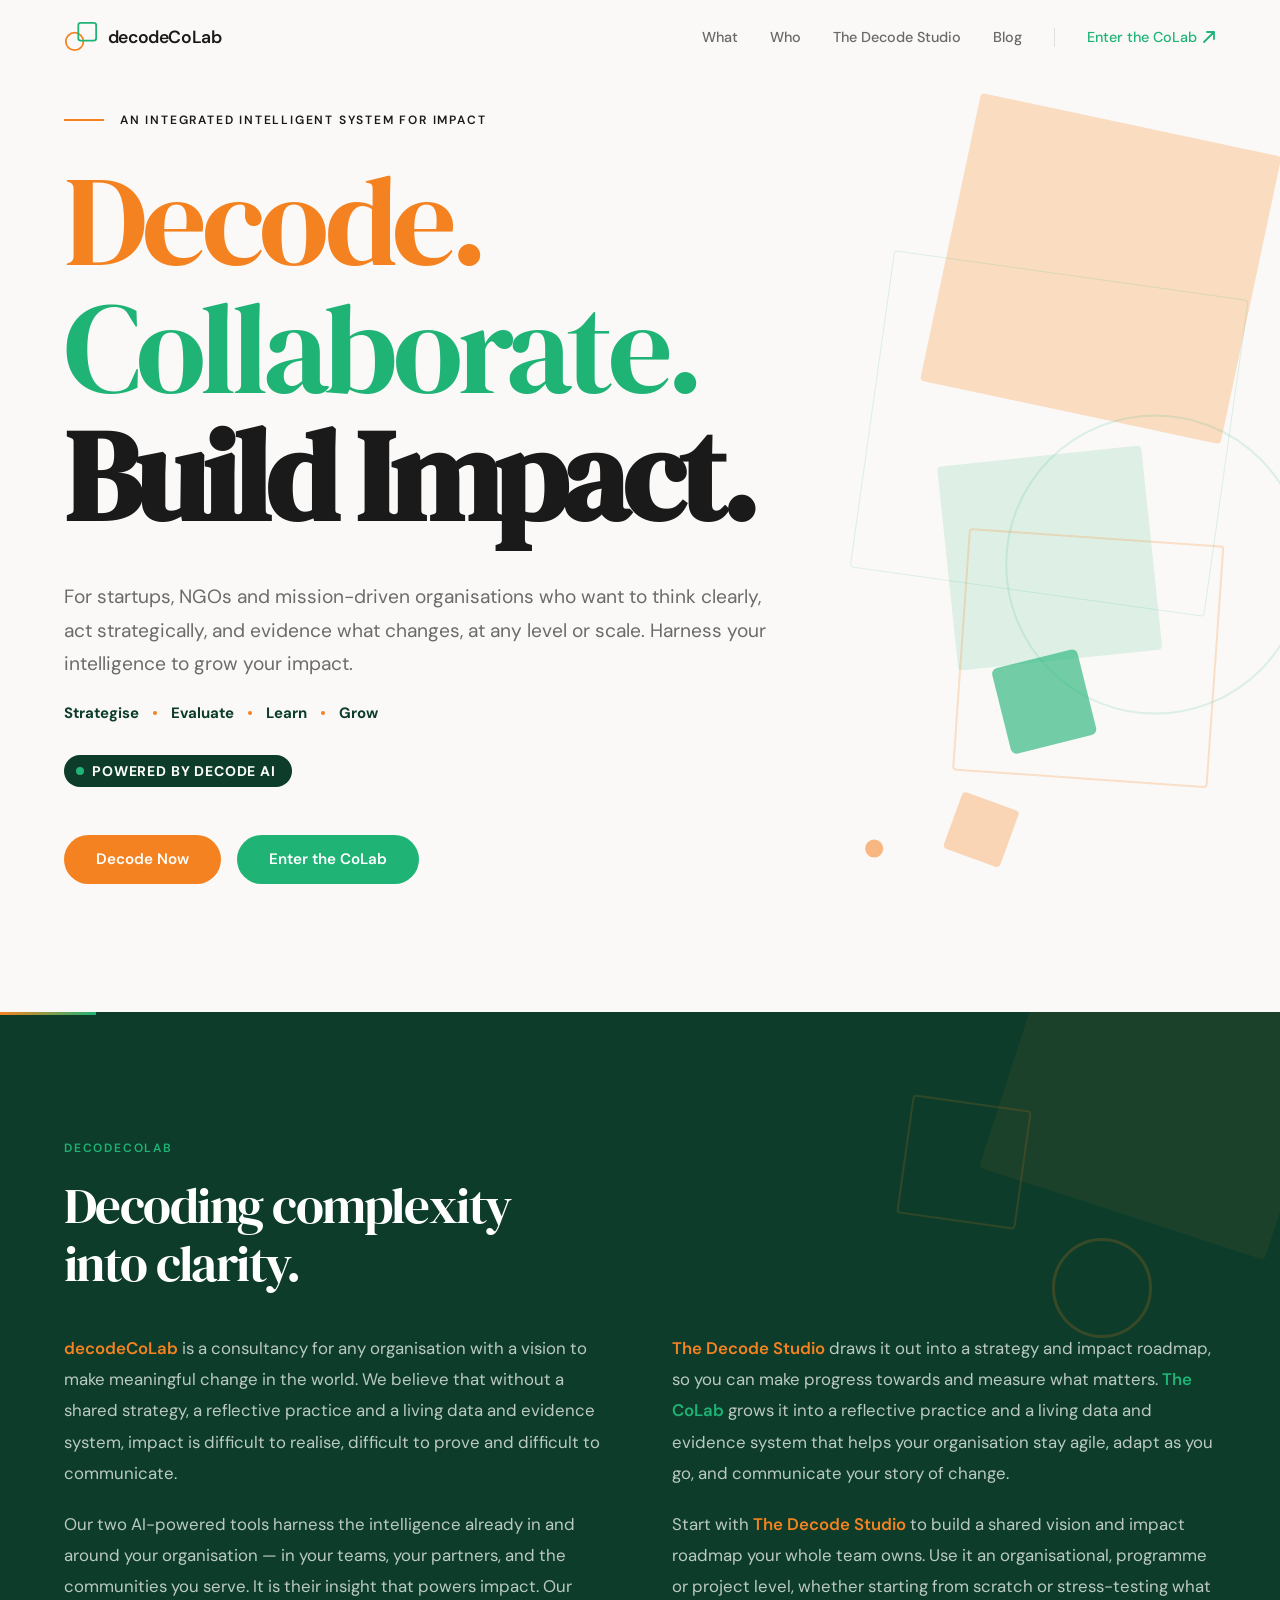
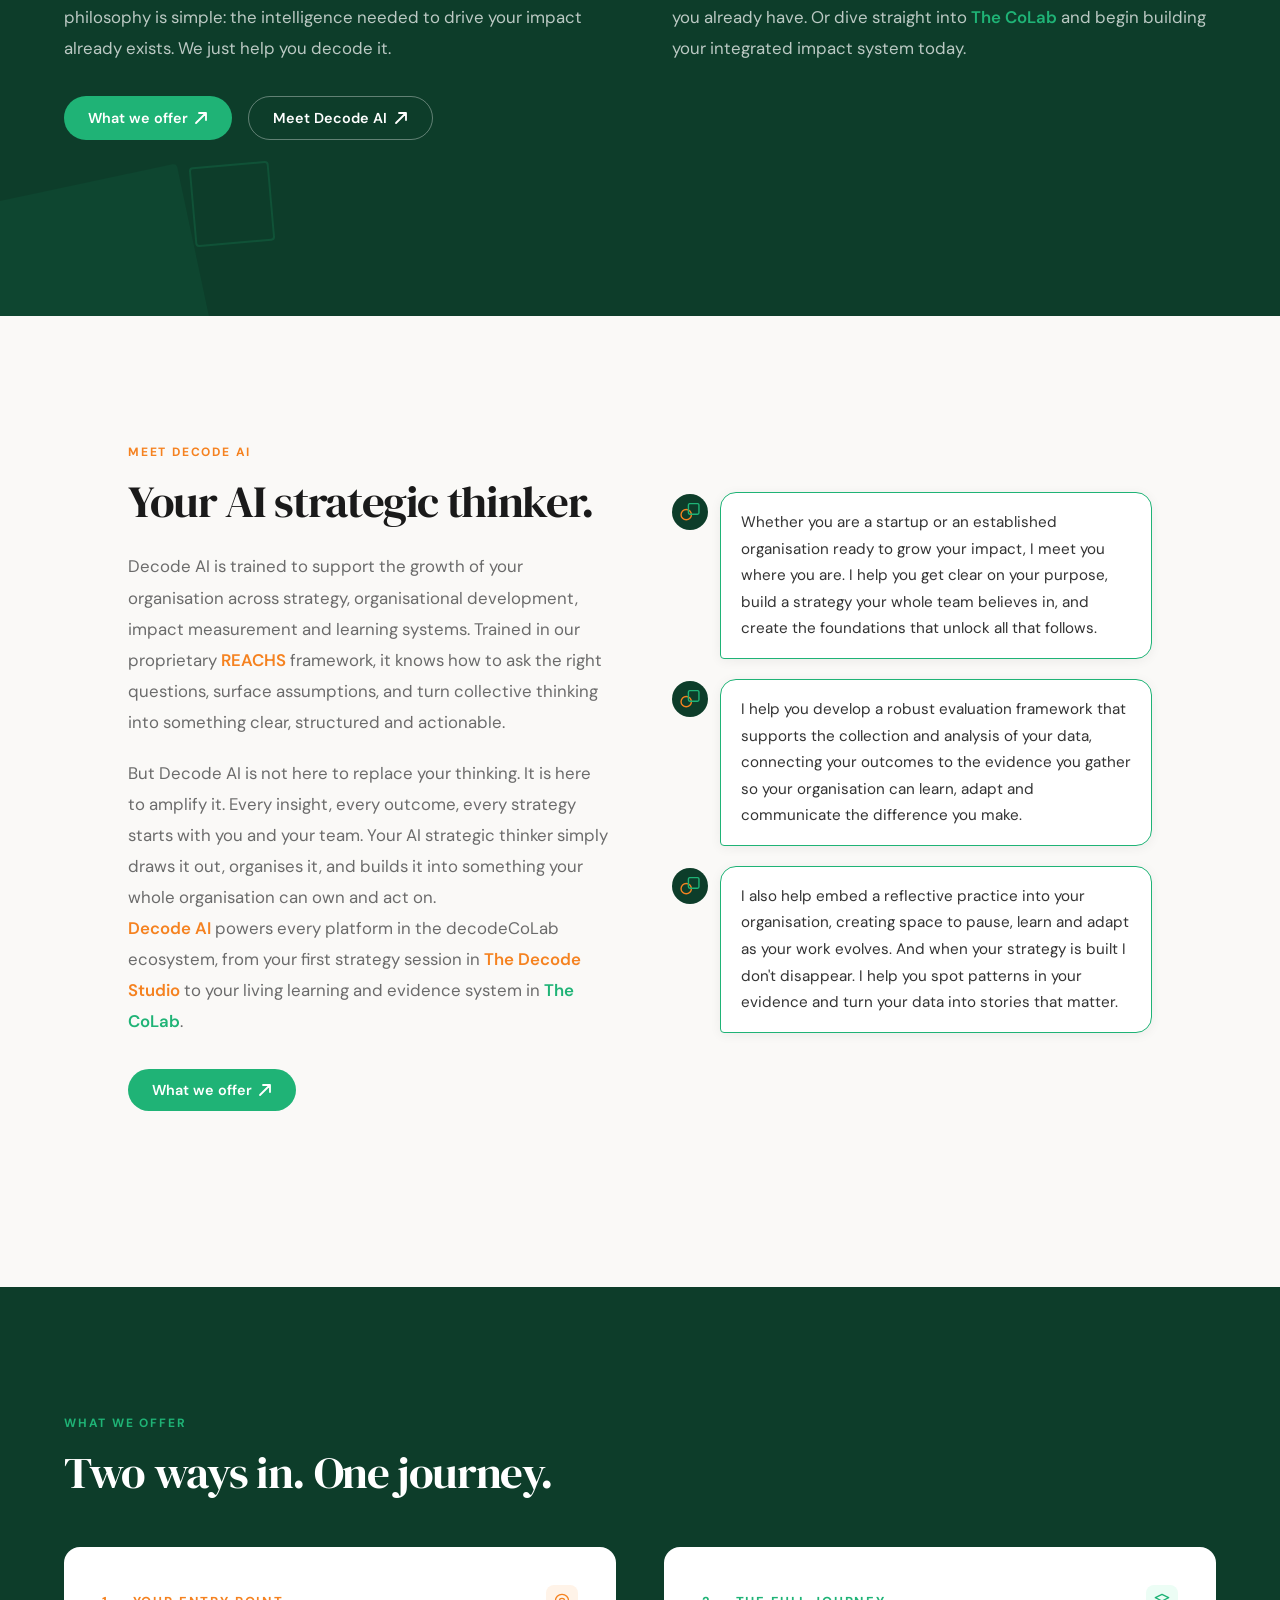
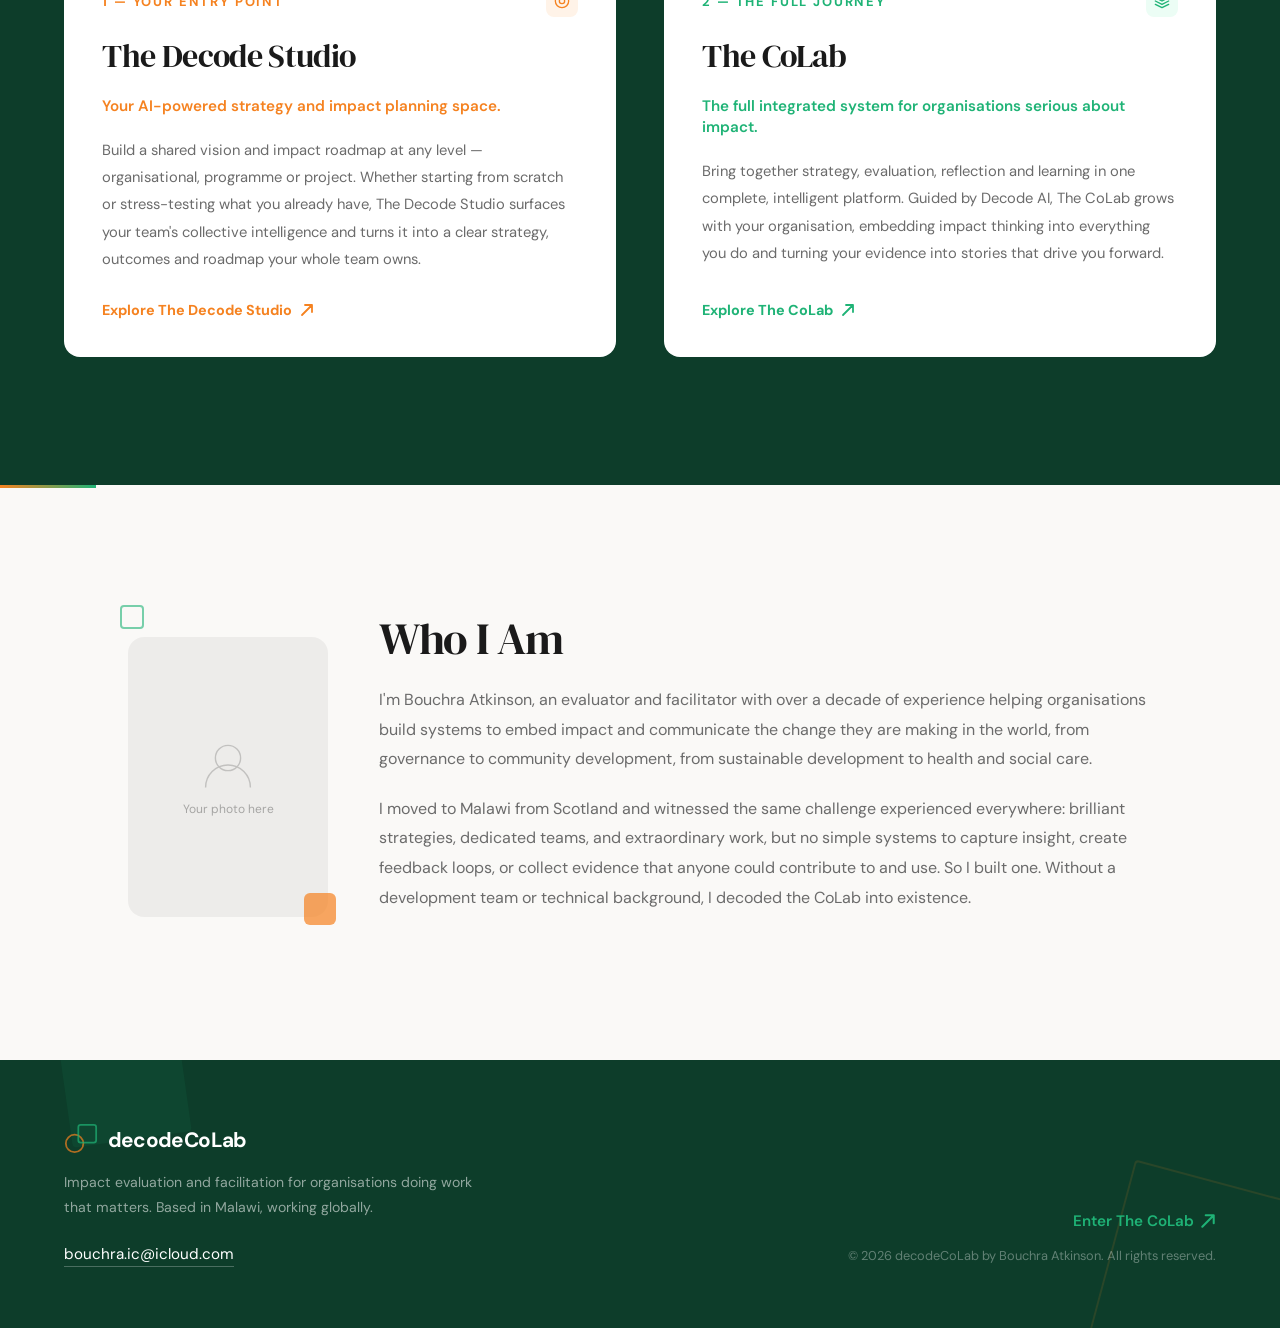
==== commit c687a511: "Update index.html" ====
--- a/index.html
+++ b/index.html
@@ -299,7 +299,7 @@
   <div style="font-size:12px; font-weight:700; letter-spacing:0.15em; text-transform:uppercase; color:var(--orange); margin-bottom:1rem;">Meet Decode AI</div>
   <h2 style="font-family:var(--font-display); font-size:clamp(2rem, 4vw, 2.8rem); font-weight:400; letter-spacing:-0.03em; color:var(--fg); line-height:1.15; margin-bottom:1.5rem;">Your AI strategic thinker.</h2>
   <p style="font-size:clamp(0.95rem, 1.6vw, 1.05rem); color:var(--muted); line-height:1.85; margin-bottom:1.25rem;">Decode AI is trained to support the growth of your organisation across strategy, organisational development, impact measurement and learning systems. Trained in our proprietary <span style="color:var(--orange); font-weight:600;">REACHS</span> framework, it knows how to ask the right questions, surface assumptions, and turn collective thinking into something clear, structured and actionable.</p>
-  <p style="font-size:clamp(0.95rem, 1.6vw, 1.05rem); color:var(--muted); line-height:1.85;">But Decode AI is not here to replace your thinking. It is here to amplify it. Every insight, every outcome, every strategy starts with you and your team. Your AI strategic thinker simply draws it out, organises it, and builds it into something your whole organisation can own and act on.
+  <p style="font-size:clamp(0.95rem, 1.6vw, 1.05rem); color:var(--muted); line-height:1.85;">But Decode AI is not here to replace your thinking. It is here to amplify it. Every insight, every outcome, every strategy starts with you and your team. Your AI strategic thinker simply draws it out, organises it, and builds it into something your whole organisation can own and act on.</p>
   <p style="font-size:clamp(0.95rem, 1.6vw, 1.05rem); color:var(--muted); line-height:1.85;"><span style="color:var(--orange); font-weight:600;">Decode AI</span> powers every platform in the decodeCoLab ecosystem, from your first strategy session in <span style="color:var(--orange); font-weight:600;">The Decode Studio</span> to your living learning and evidence system in <span style="color:var(--green); font-weight:600;">The CoLab</span>.</p>
   
   <div class="whatwedo-links" style="margin-bottom: 3rem;">
@@ -365,21 +365,21 @@
     <div style="display:grid; grid-template-columns:1fr 1fr; gap:3rem;">
 
       <!-- Decode Studio card -->
-      <div style="background:white; border-radius:16px; padding:clamp(2rem, 3vw, 3rem); display:flex; flex-direction:column; gap:1.25rem;">
-        <div style="display:flex; align-items:center; justify-content:space-between;">
-          <div style="font-size:13px; font-weight:700; letter-spacing:0.14em; text-transform:uppercase; color:var(--orange);">1 — Your Entry Point</div>
-          <div style="width:32px; height:32px; background:#fff3e8; border-radius:8px; display:flex; align-items:center; justify-content:center; flex-shrink:0;">
-            <svg width="16" height="16" viewBox="0 0 24 24" fill="none"><circle cx="12" cy="12" r="10" stroke="#f58220" stroke-width="2"/><circle cx="12" cy="12" r="4" stroke="#f58220" stroke-width="2"/></svg>
-          </div>
+     <div style="background:white; border-radius:16px; padding:clamp(2rem, 3vw, 3rem); display:flex; flex-direction:column; gap:1.25rem;">
+      <div style="display:flex; align-items:center; justify-content:space-between;">
+        <div style="font-size:13px; font-weight:700; letter-spacing:0.14em; text-transform:uppercase; color:var(--orange);">1 — Your Entry Point</div>
+        <div style="width:32px; height:32px; background:#fff3e8; border-radius:8px; display:flex; align-items:center; justify-content:center; flex-shrink:0;">
+          <svg width="16" height="16" viewBox="0 0 24 24" fill="none"><circle cx="12" cy="12" r="10" stroke="#f58220" stroke-width="2"/><circle cx="12" cy="12" r="4" stroke="#f58220" stroke-width="2"/></svg>
         </div>
-        <div style="font-family:var(--font-display); font-size:clamp(1.6rem, 2.5vw, 2rem);; font-weight:400; color:var(--fg); letter-spacing:-0.02em; line-height:1.2;">The Decode Studio</div>
-        <div style="font-size:0.95rem; font-weight:600; color:var(--orange); line-height:1.4;">Your AI-powered strategy planning platform.</div>
-        <div style="font-size:0.92rem; color:var(--muted); line-height:1.85; flex:1;">Build a shared vision for change with your team, map your pathway to impact, and establish the unifying foundations your organisation needs to align everything that follows, from your communications to your fundraising, from your design to your impact strategy. Move from scattered purpose to a shared strategic compass.</div>
-        <a href="decode-studio.html" style="display:inline-flex; align-items:center; gap:0.5rem; font-size:0.9rem; font-weight:700; color:var(--orange); text-decoration:none; margin-top:0.5rem;">
-          Explore The Decode Studio
-          <svg width="14" height="14" viewBox="0 0 14 14" fill="none"><path d="M2 12L12 2M12 2H5M12 2v7" stroke="currentColor" stroke-width="1.8" stroke-linecap="round" stroke-linejoin="round"/></svg>
-        </a>
-      </div>
+      </div>
+      <div style="font-family:var(--font-display); font-size:clamp(1.6rem, 2.5vw, 2rem); font-weight:400; color:var(--fg); letter-spacing:-0.02em; line-height:1.2;">The Decode Studio</div>
+      <div style="font-size:0.95rem; font-weight:600; color:var(--orange); line-height:1.4;">Your AI-powered strategy and impact planning space.</div>
+      <div style="font-size:0.92rem; color:var(--muted); line-height:1.85; flex:1;">Build a shared vision and impact roadmap at any level — organisational, programme or project. Whether starting from scratch or stress-testing what you already have, The Decode Studio surfaces your team's collective intelligence and turns it into a clear strategy, outcomes and roadmap your whole team owns.</div>
+      <a href="decode-studio.html" style="display:inline-flex; align-items:center; gap:0.5rem; font-size:0.9rem; font-weight:700; color:var(--orange); text-decoration:none; margin-top:0.5rem;">
+        Explore The Decode Studio
+        <svg width="14" height="14" viewBox="0 0 14 14" fill="none"><path d="M2 12L12 2M12 2H5M12 2v7" stroke="currentColor" stroke-width="1.8" stroke-linecap="round" stroke-linejoin="round"/></svg>
+      </a>
+    </div>
 
       <!-- CoLab card -->
       <div style="background:white; border-radius:16px; padding:clamp(2rem, 3vw, 3rem); display:flex; flex-direction:column; gap:1.25rem;">
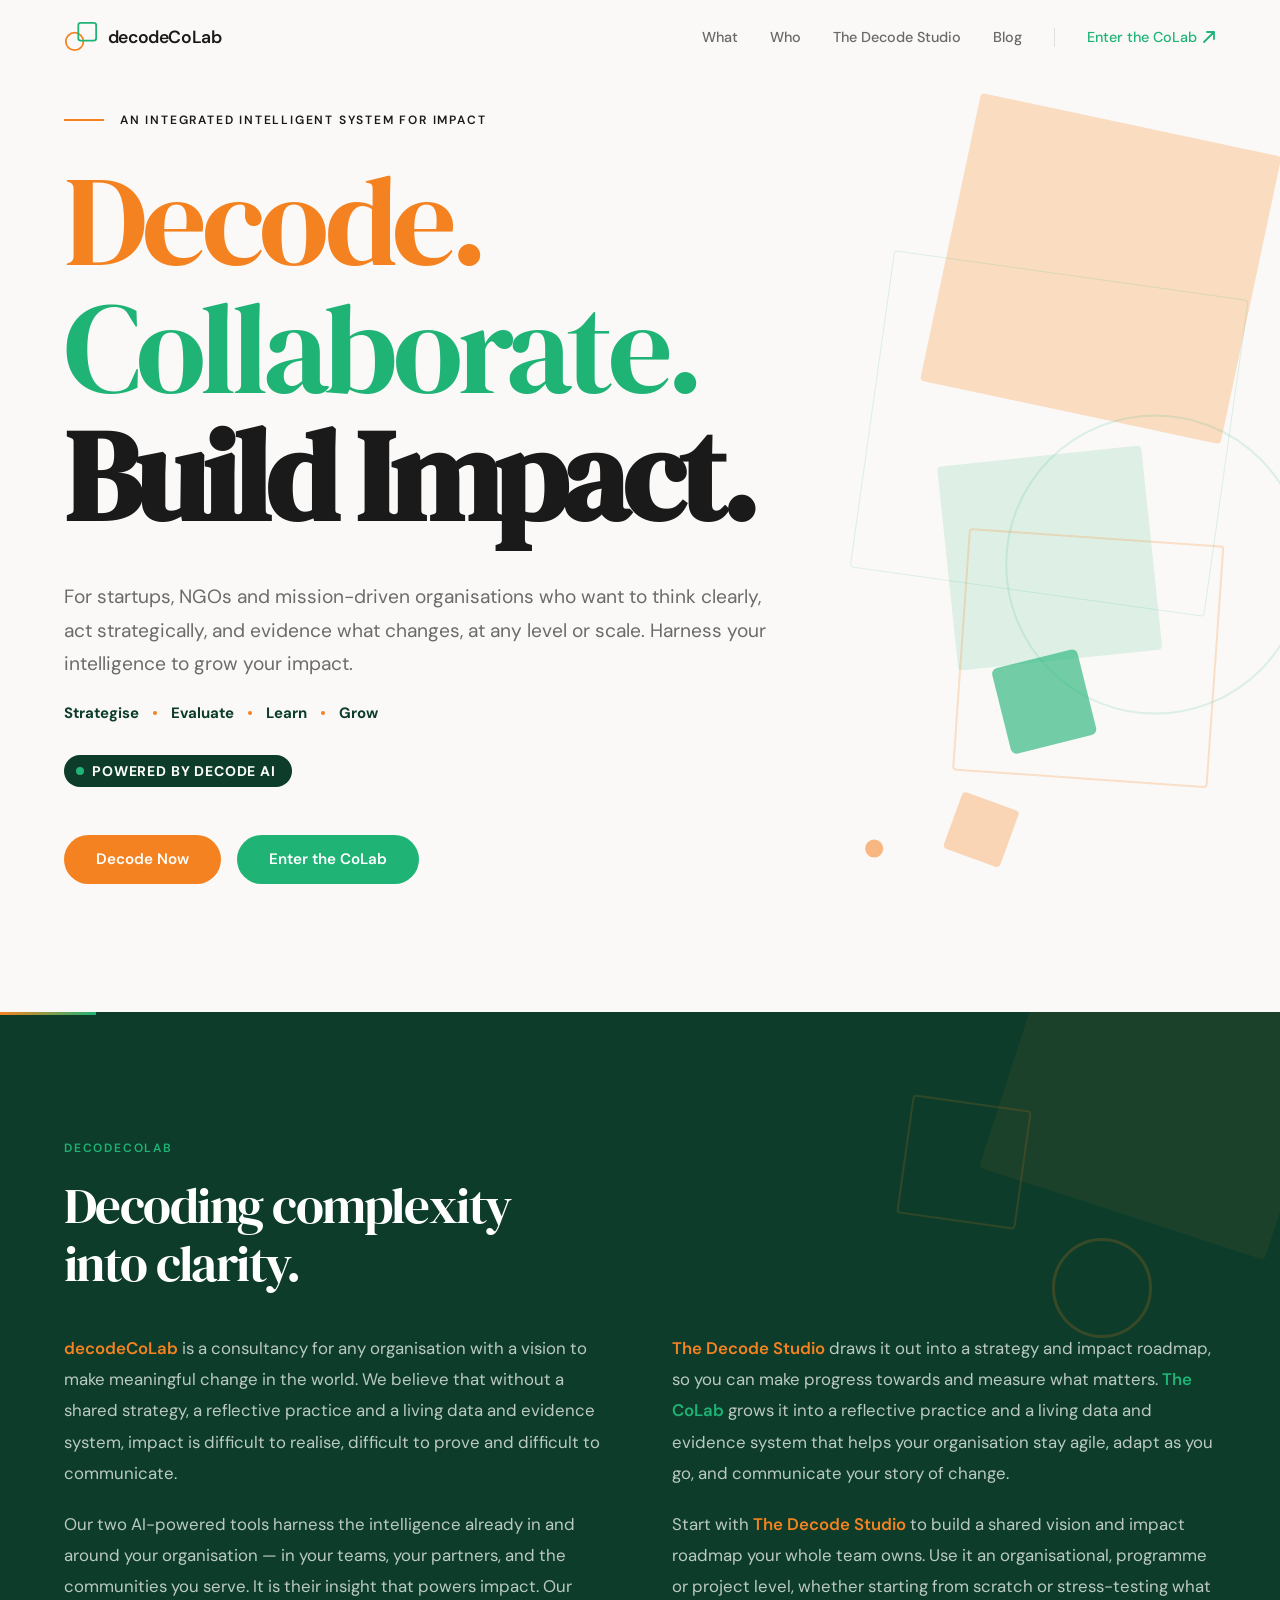
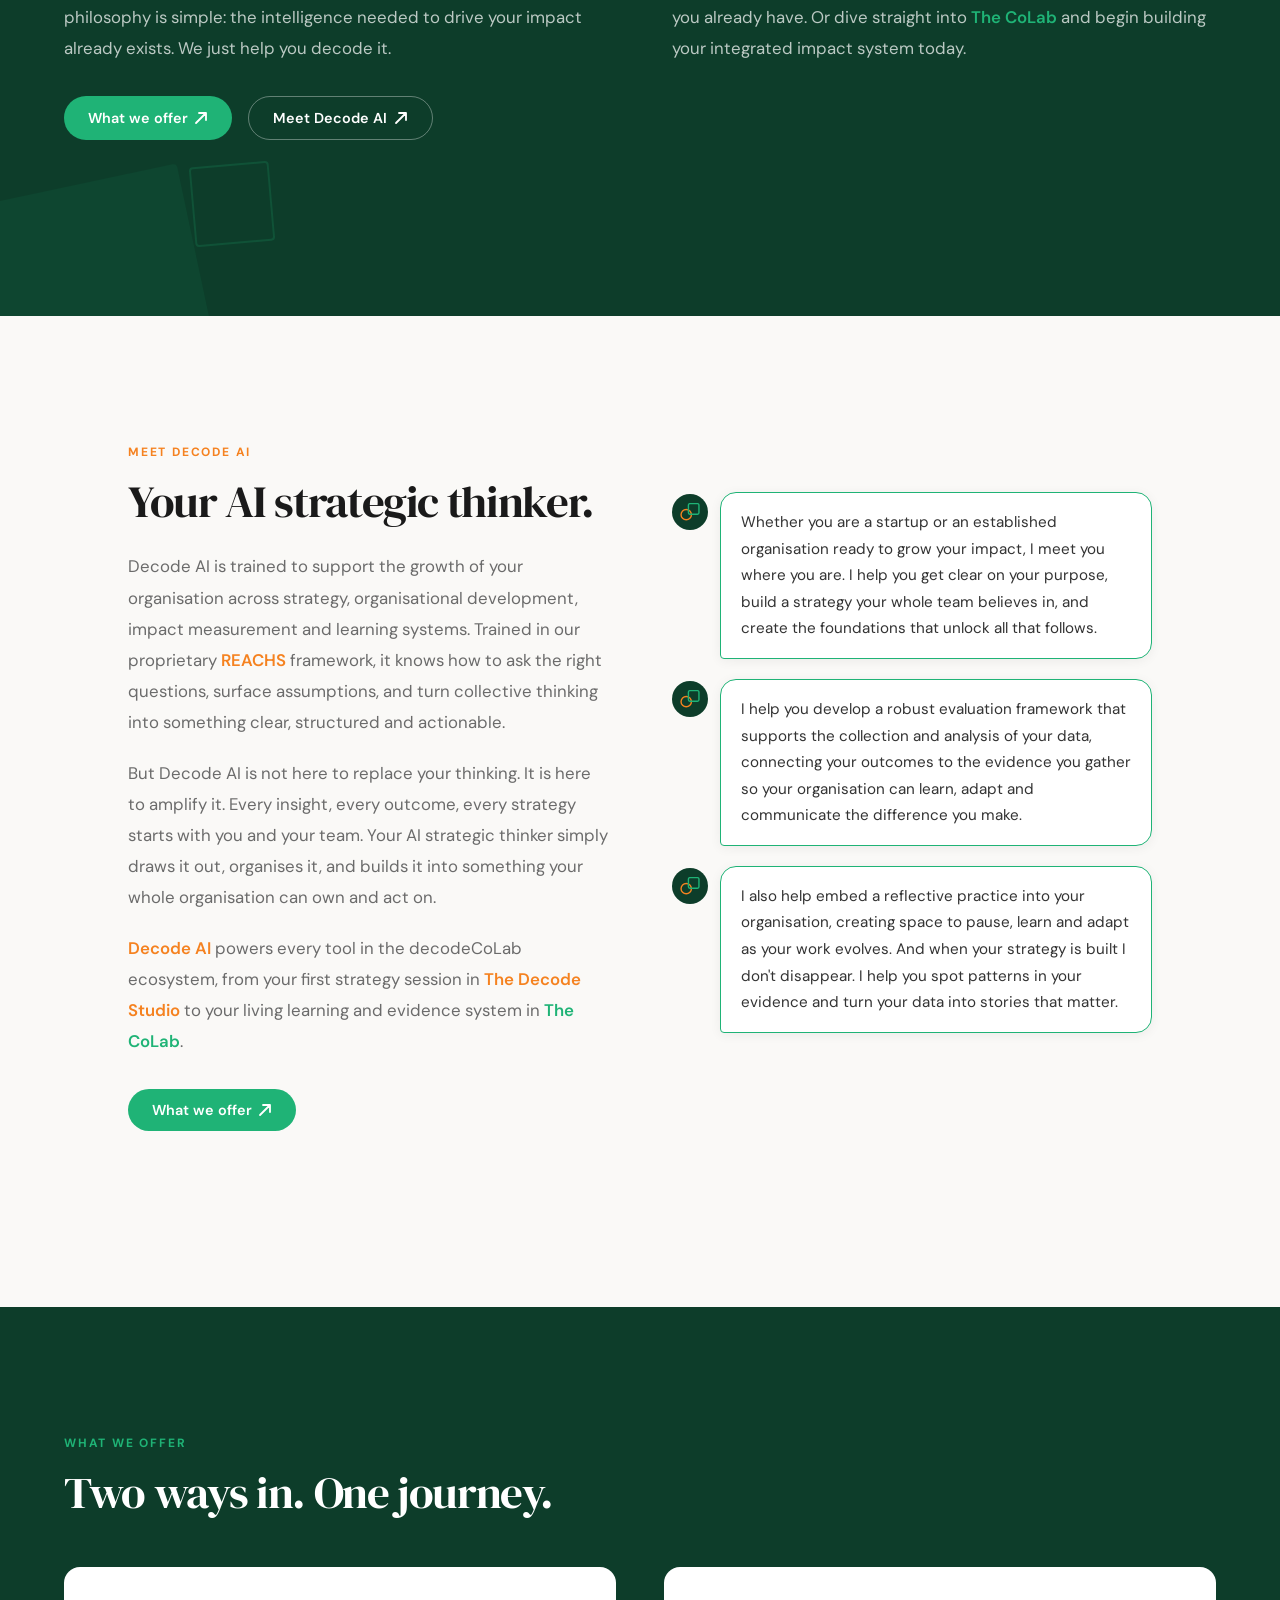
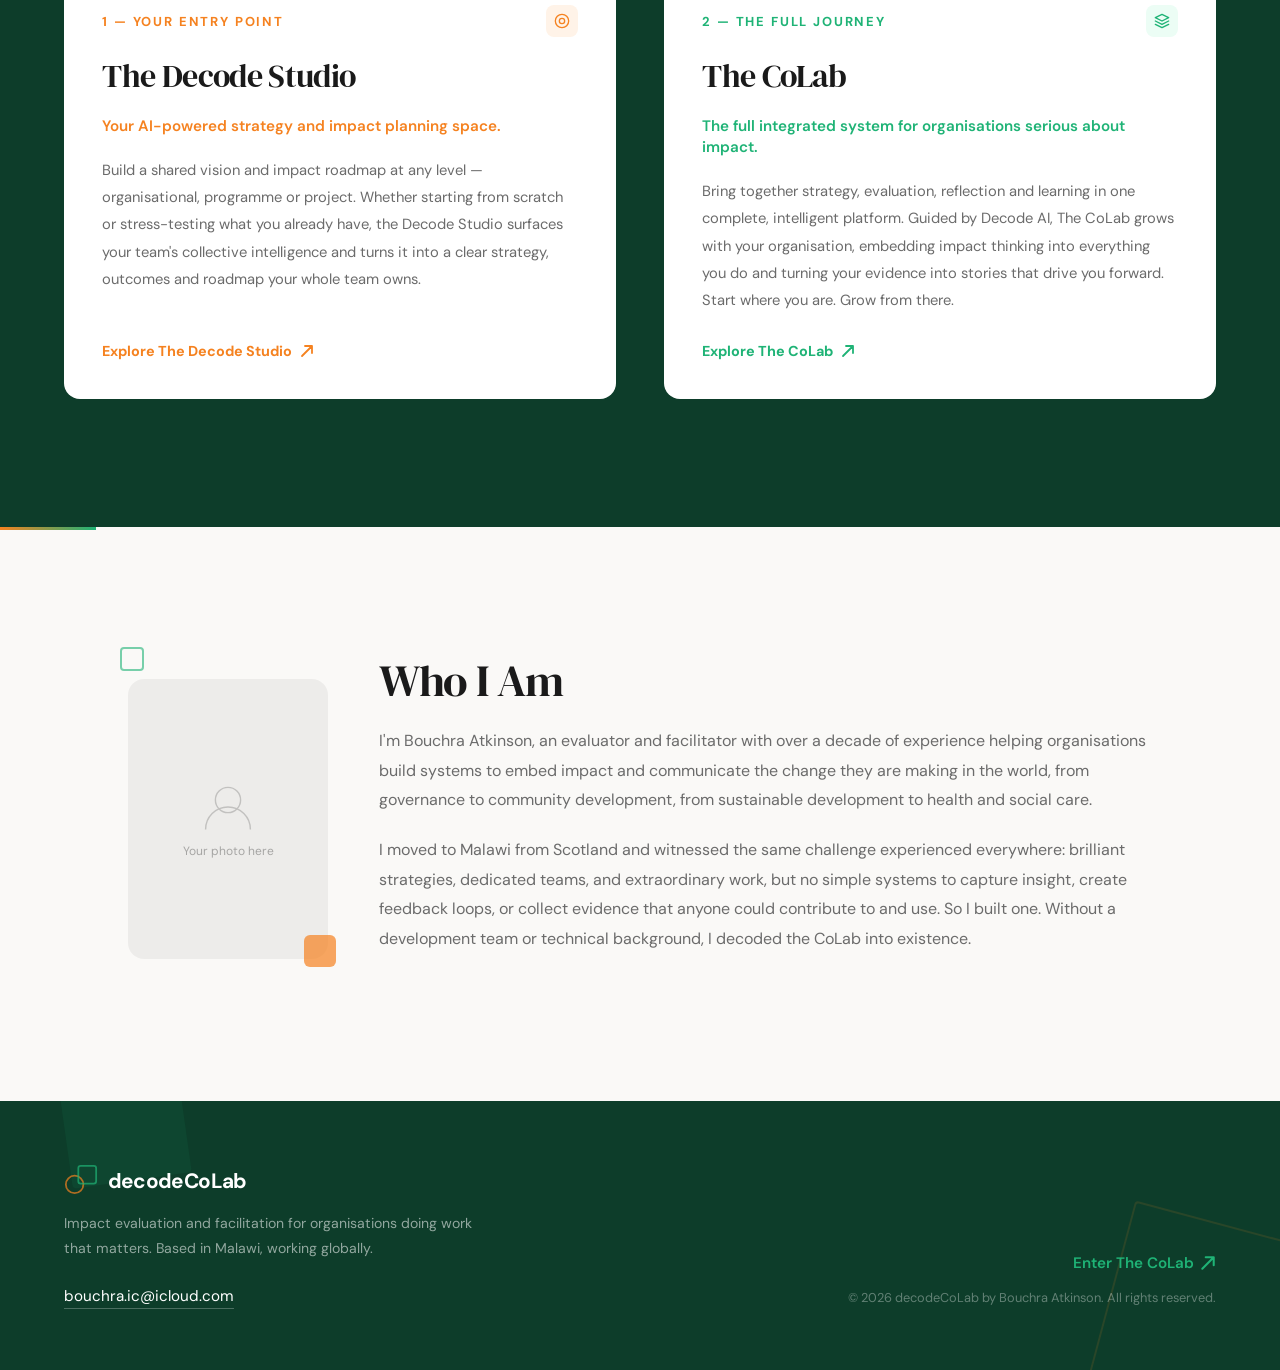
==== commit b8170a19: "Update index.html" ====
--- a/index.html
+++ b/index.html
@@ -296,11 +296,11 @@
       
      <!-- Left: text -->
 <div>
-  <div style="font-size:12px; font-weight:700; letter-spacing:0.15em; text-transform:uppercase; color:var(--orange); margin-bottom:1rem;">Meet Decode AI</div>
-  <h2 style="font-family:var(--font-display); font-size:clamp(2rem, 4vw, 2.8rem); font-weight:400; letter-spacing:-0.03em; color:var(--fg); line-height:1.15; margin-bottom:1.5rem;">Your AI strategic thinker.</h2>
-  <p style="font-size:clamp(0.95rem, 1.6vw, 1.05rem); color:var(--muted); line-height:1.85; margin-bottom:1.25rem;">Decode AI is trained to support the growth of your organisation across strategy, organisational development, impact measurement and learning systems. Trained in our proprietary <span style="color:var(--orange); font-weight:600;">REACHS</span> framework, it knows how to ask the right questions, surface assumptions, and turn collective thinking into something clear, structured and actionable.</p>
-  <p style="font-size:clamp(0.95rem, 1.6vw, 1.05rem); color:var(--muted); line-height:1.85;">But Decode AI is not here to replace your thinking. It is here to amplify it. Every insight, every outcome, every strategy starts with you and your team. Your AI strategic thinker simply draws it out, organises it, and builds it into something your whole organisation can own and act on.</p>
-  <p style="font-size:clamp(0.95rem, 1.6vw, 1.05rem); color:var(--muted); line-height:1.85;"><span style="color:var(--orange); font-weight:600;">Decode AI</span> powers every platform in the decodeCoLab ecosystem, from your first strategy session in <span style="color:var(--orange); font-weight:600;">The Decode Studio</span> to your living learning and evidence system in <span style="color:var(--green); font-weight:600;">The CoLab</span>.</p>
+<div style="font-size:12px; font-weight:700; letter-spacing:0.15em; text-transform:uppercase; color:var(--orange); margin-bottom:1rem;">Meet Decode AI</div>
+<h2 style="font-family:var(--font-display); font-size:clamp(2rem, 4vw, 2.8rem); font-weight:400; letter-spacing:-0.03em; color:var(--fg); line-height:1.15; margin-bottom:1.5rem;">Your AI strategic thinker.</h2>
+<p style="font-size:clamp(0.95rem, 1.6vw, 1.05rem); color:var(--muted); line-height:1.85; margin-bottom:1.25rem;">Decode AI is trained to support the growth of your organisation across strategy, organisational development, impact measurement and learning systems. Trained in our proprietary <span style="color:var(--orange); font-weight:600;">REACHS</span> framework, it knows how to ask the right questions, surface assumptions, and turn collective thinking into something clear, structured and actionable.</p>
+<p style="font-size:clamp(0.95rem, 1.6vw, 1.05rem); color:var(--muted); line-height:1.85; margin-bottom:1.25rem;">But Decode AI is not here to replace your thinking. It is here to amplify it. Every insight, every outcome, every strategy starts with you and your team. Your AI strategic thinker simply draws it out, organises it, and builds it into something your whole organisation can own and act on.</p>
+<p style="font-size:clamp(0.95rem, 1.6vw, 1.05rem); color:var(--muted); line-height:1.85;"><span style="color:var(--orange); font-weight:600;">Decode AI</span> powers every tool in the decodeCoLab ecosystem, from your first strategy session in <span style="color:var(--orange); font-weight:600;">The Decode Studio</span> to your living learning and evidence system in <span style="color:var(--green); font-weight:600;">The CoLab</span>.</p>
   
   <div class="whatwedo-links" style="margin-bottom: 3rem;">
       <a href="#tools" class="whatwedo-link whatwedo-link-green">
@@ -374,7 +374,7 @@
       </div>
       <div style="font-family:var(--font-display); font-size:clamp(1.6rem, 2.5vw, 2rem); font-weight:400; color:var(--fg); letter-spacing:-0.02em; line-height:1.2;">The Decode Studio</div>
       <div style="font-size:0.95rem; font-weight:600; color:var(--orange); line-height:1.4;">Your AI-powered strategy and impact planning space.</div>
-      <div style="font-size:0.92rem; color:var(--muted); line-height:1.85; flex:1;">Build a shared vision and impact roadmap at any level — organisational, programme or project. Whether starting from scratch or stress-testing what you already have, The Decode Studio surfaces your team's collective intelligence and turns it into a clear strategy, outcomes and roadmap your whole team owns.</div>
+      <div style="font-size:0.92rem; color:var(--muted); line-height:1.85; flex:1;">Build a shared vision and impact roadmap at any level — organisational, programme or project. Whether starting from scratch or stress-testing what you already have, the Decode Studio surfaces your team's collective intelligence and turns it into a clear strategy, outcomes and roadmap your whole team owns.</div>
       <a href="decode-studio.html" style="display:inline-flex; align-items:center; gap:0.5rem; font-size:0.9rem; font-weight:700; color:var(--orange); text-decoration:none; margin-top:0.5rem;">
         Explore The Decode Studio
         <svg width="14" height="14" viewBox="0 0 14 14" fill="none"><path d="M2 12L12 2M12 2H5M12 2v7" stroke="currentColor" stroke-width="1.8" stroke-linecap="round" stroke-linejoin="round"/></svg>
@@ -391,7 +391,7 @@
         </div>
         <div style="font-family:var(--font-display); font-size:clamp(1.6rem, 2.5vw, 2rem);; font-weight:400; color:var(--fg); letter-spacing:-0.02em; line-height:1.2;">The CoLab</div>
         <div style="font-size:0.95rem; font-weight:600; color:var(--green); line-height:1.4;">The full integrated system for organisations serious about impact.</div>
-        <div style="font-size:0.92rem; color:var(--muted); line-height:1.85; flex:1;">Bring together strategy, evaluation, reflection and learning in one complete, intelligent platform. Guided by Decode AI, The CoLab grows with your organisation, embedding impact thinking into everything you do and turning your evidence into stories that drive you forward.</div>
+        <div style="font-size:0.92rem; color:var(--muted); line-height:1.85; flex:1;">Bring together strategy, evaluation, reflection and learning in one complete, intelligent platform. Guided by Decode AI, The CoLab grows with your organisation, embedding impact thinking into everything you do and turning your evidence into stories that drive you forward. Start where you are. Grow from there.</div>
         <a href="colab-coming-soon.html" style="display:inline-flex; align-items:center; gap:0.5rem; font-size:0.9rem; font-weight:700; color:var(--green); text-decoration:none; margin-top:0.5rem;">
           Explore The CoLab
           <svg width="14" height="14" viewBox="0 0 14 14" fill="none"><path d="M2 12L12 2M12 2H5M12 2v7" stroke="currentColor" stroke-width="1.8" stroke-linecap="round" stroke-linejoin="round"/></svg>
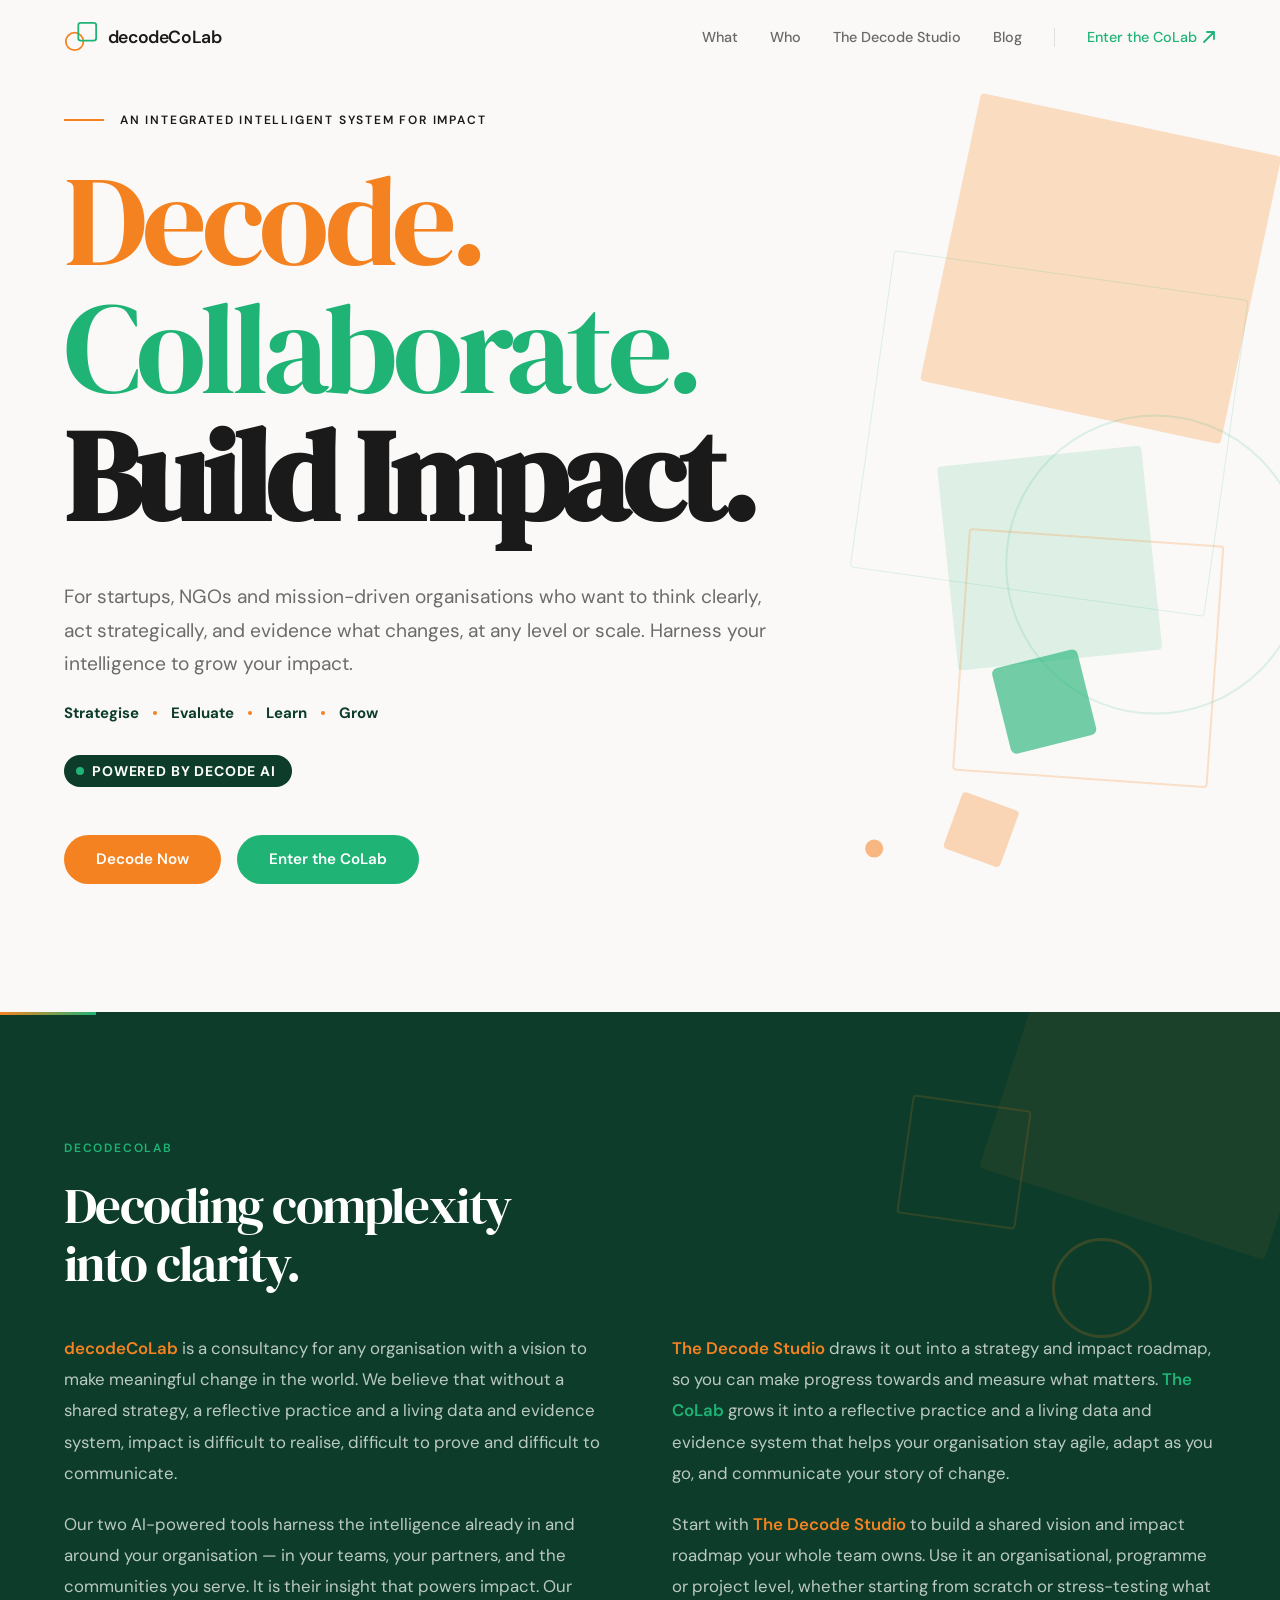
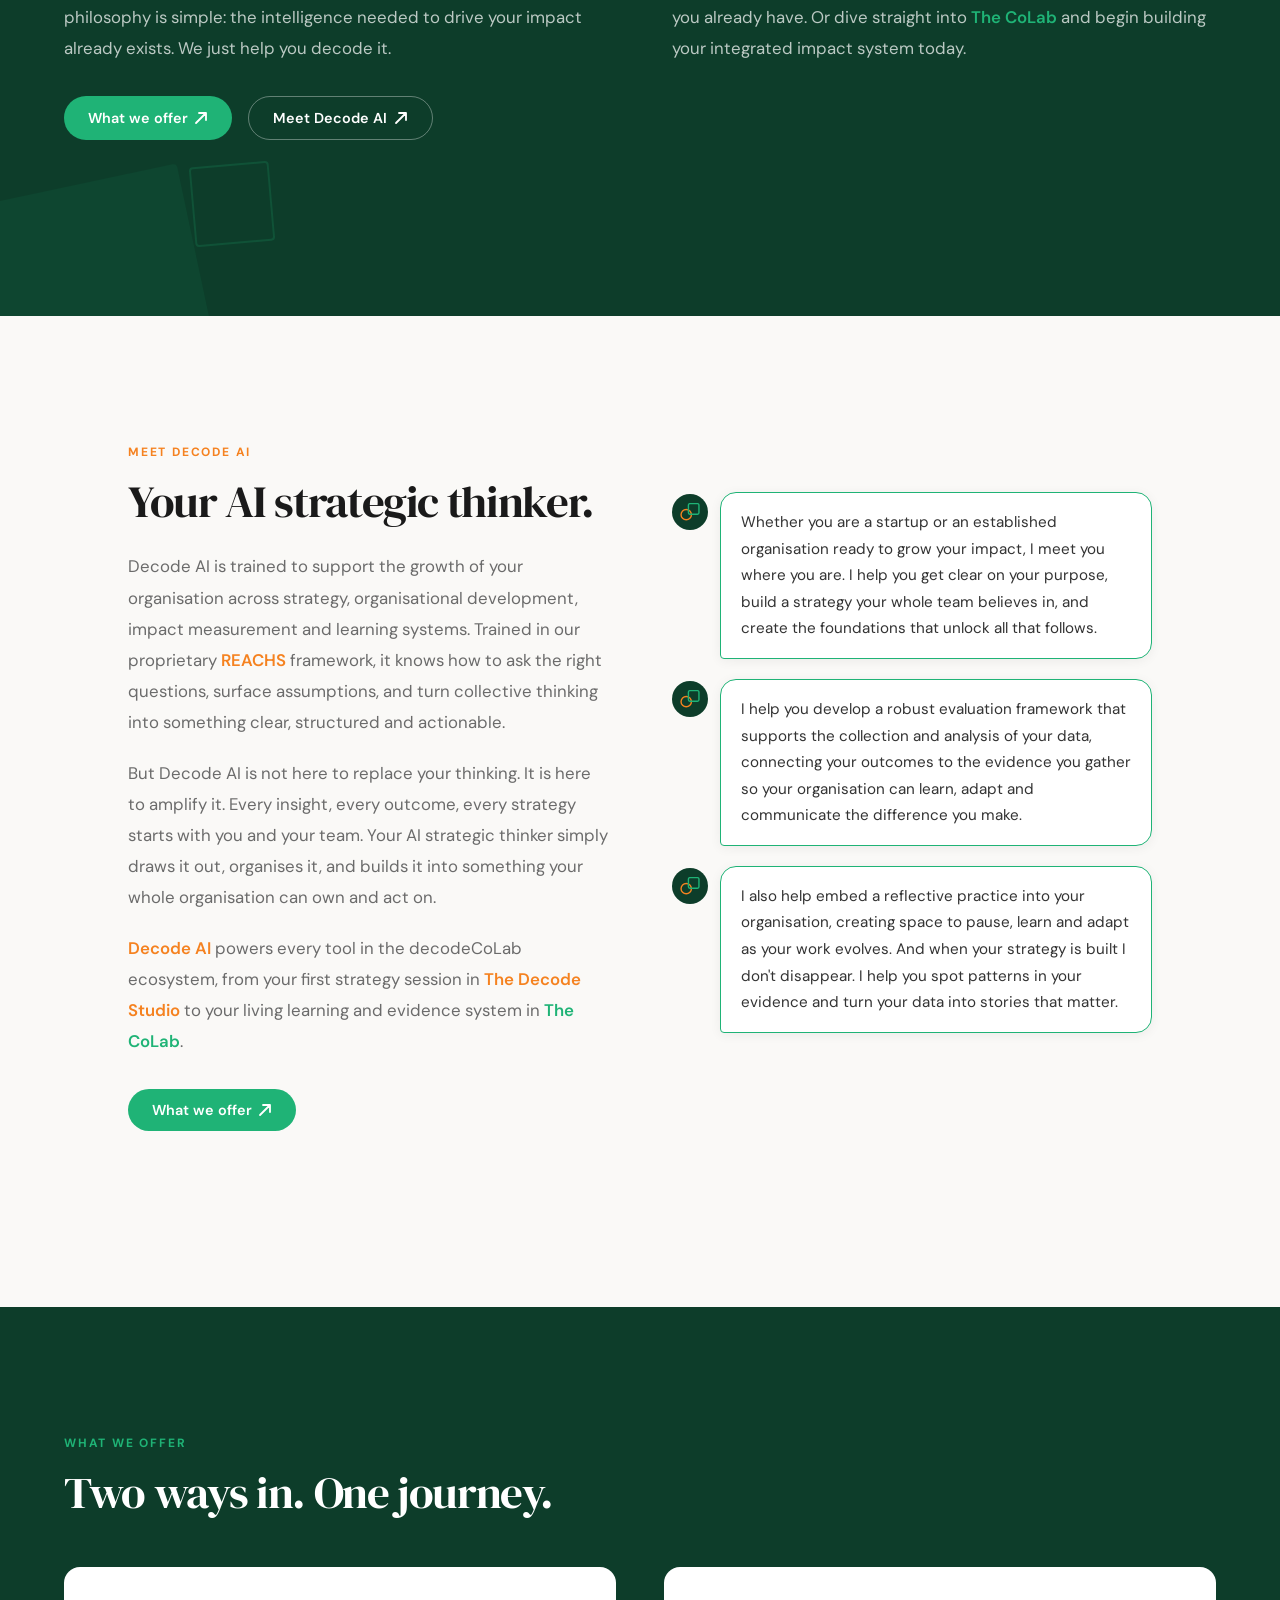
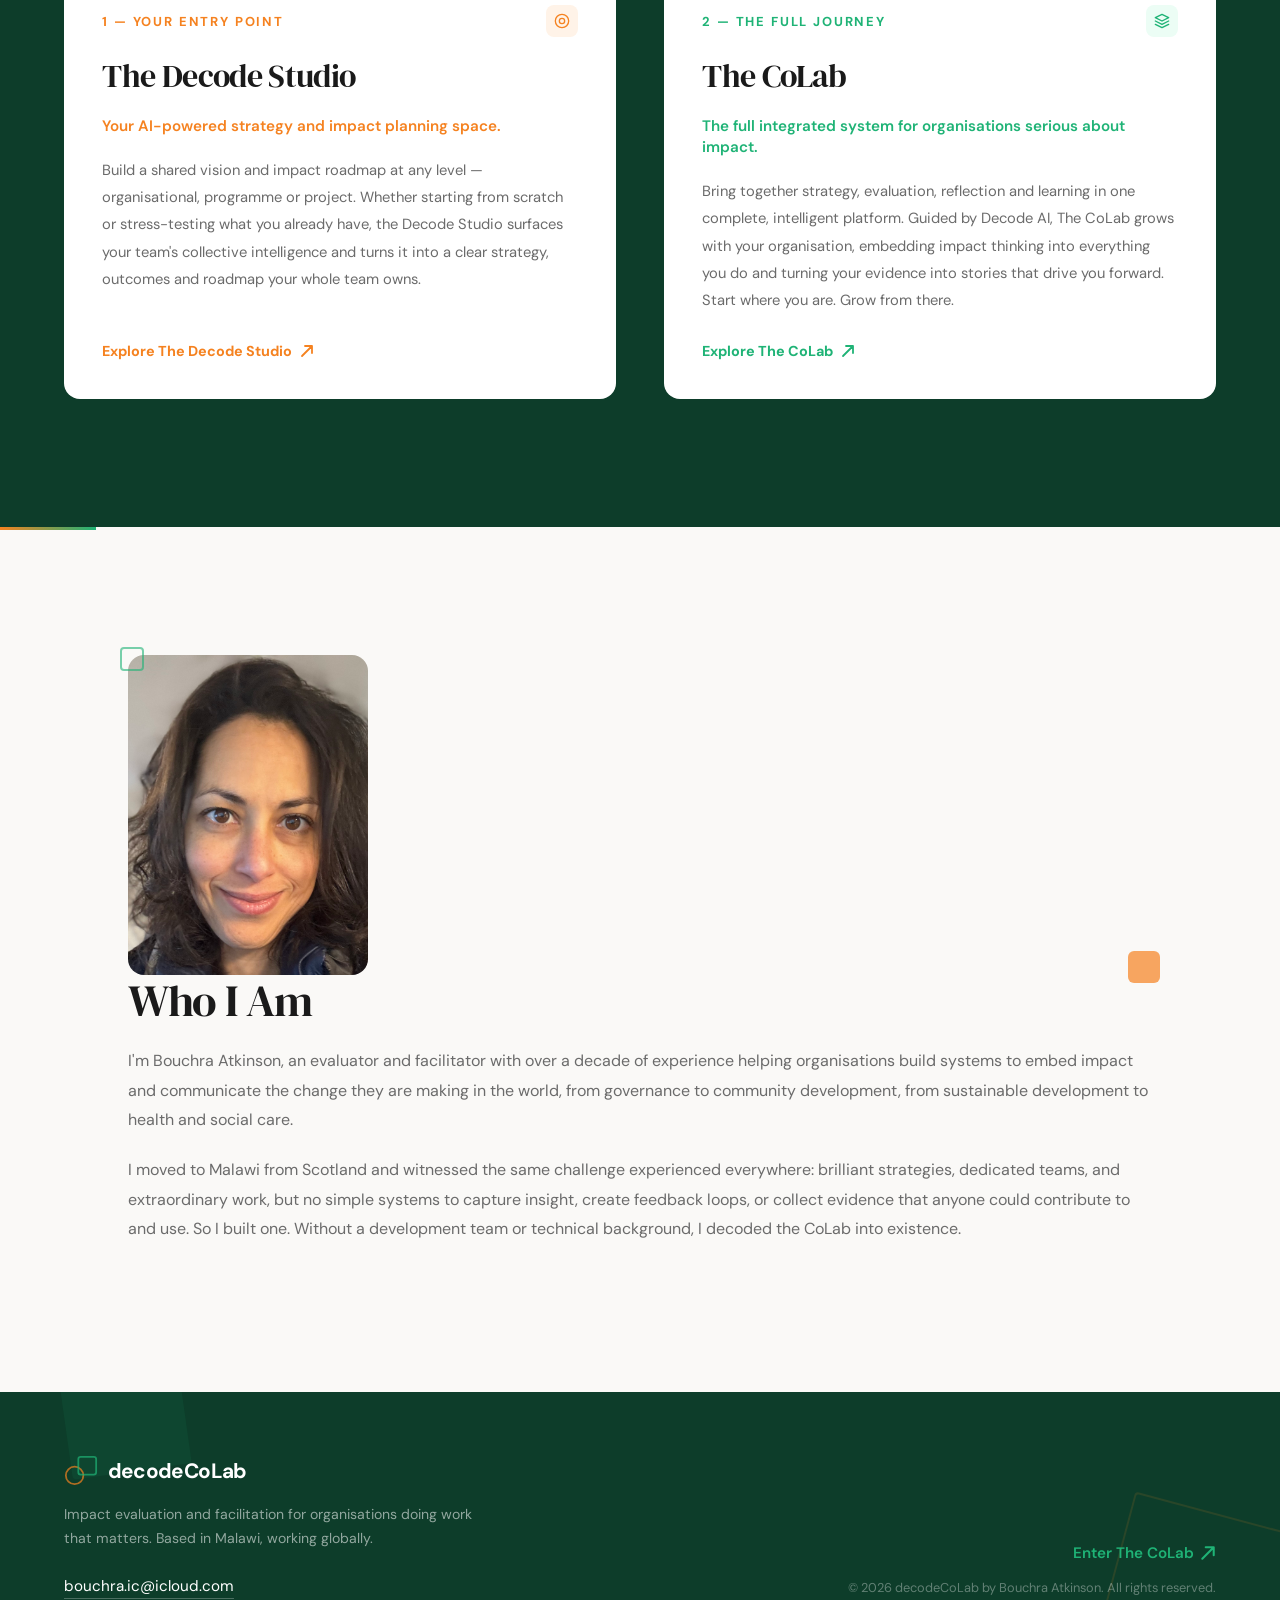
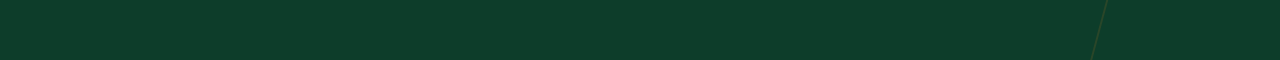
==== commit 09e6606f: "Update index.html" ====
--- a/index.html
+++ b/index.html
@@ -409,16 +409,9 @@
     <div style="display:grid; grid-template-columns: 200px 1fr; gap: clamp(2rem, 4vw, 3.5rem); align-items: start;" class="reveal-scroll">
       
       <!-- Portrait -->
-      <div style="position:relative; padding-top: 1.5rem;">
-        <div style="width:200px; height:280px; border-radius:16px; background:rgba(0,0,0,0.05); display:flex; flex-direction:column; align-items:center; justify-content:center; gap:0.5rem; overflow:hidden;">
-          <svg width="56" height="56" viewBox="0 0 80 80" fill="none" opacity="0.2">
-            <circle cx="40" cy="30" r="18" stroke="
-#1a1a1a" stroke-width="2"/>
-            <path d="M8 72c0-17.7 14.3-32 32-32s32 14.3 32 32" stroke="
-#1a1a1a" stroke-width="2"/>
-          </svg>
-          <span style="font-size:0.75rem; color:rgba(0,0,0,0.3);">Your photo here</span>
-        </div>
+      <div style="width:240px; height:320px; border-radius:16px; overflow:hidden;">
+  <img src="Bouchra_photo.jpg" alt="Bouchra Atkinson" style="width:100%; height:100%; object-fit:cover; object-position:center top;" />
+</div>
         <div style="position:absolute; bottom:-8px; right:-8px; width:32px; height:32px; background:var(--orange); border-radius:6px; opacity:0.7;"></div>
         <div style="position:absolute; top:-8px; left:-8px; width:24px; height:24px; border:2px solid var(--green); border-radius:4px; opacity:0.6;"></div>
       </div>
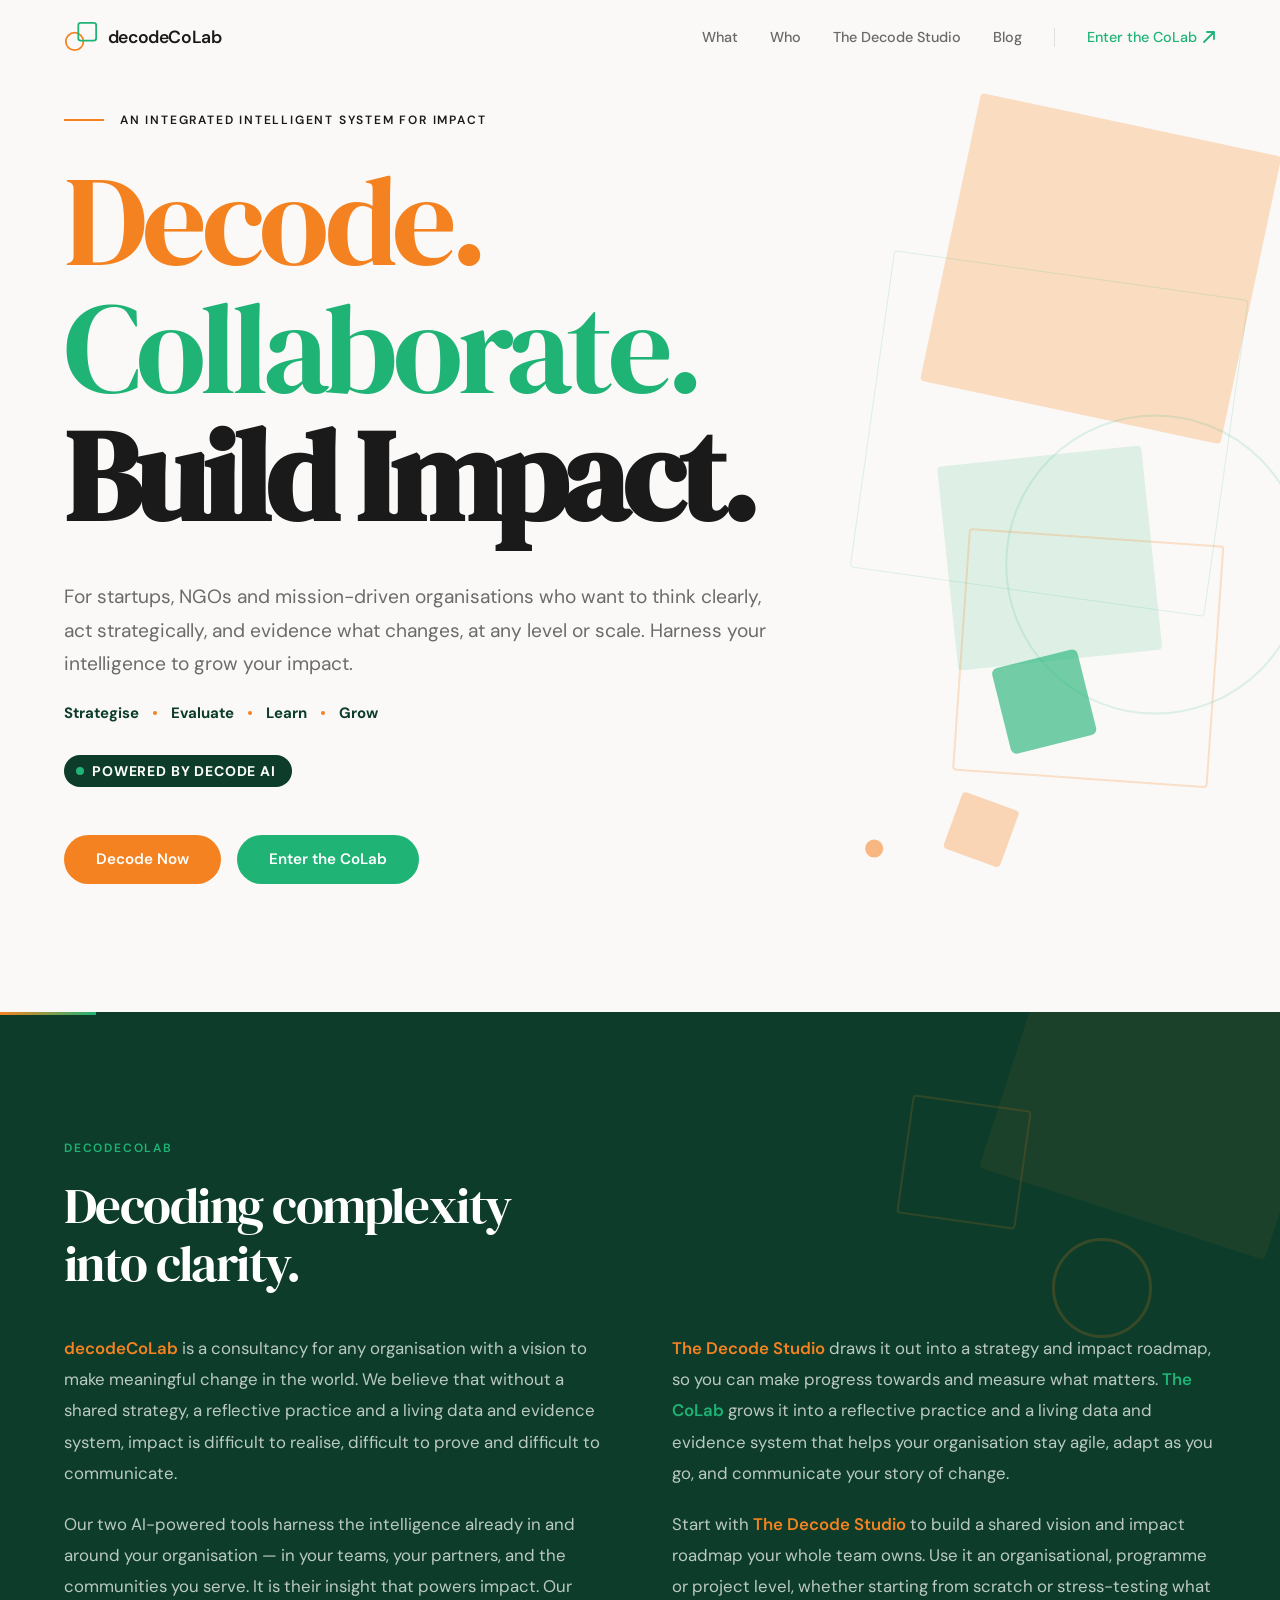
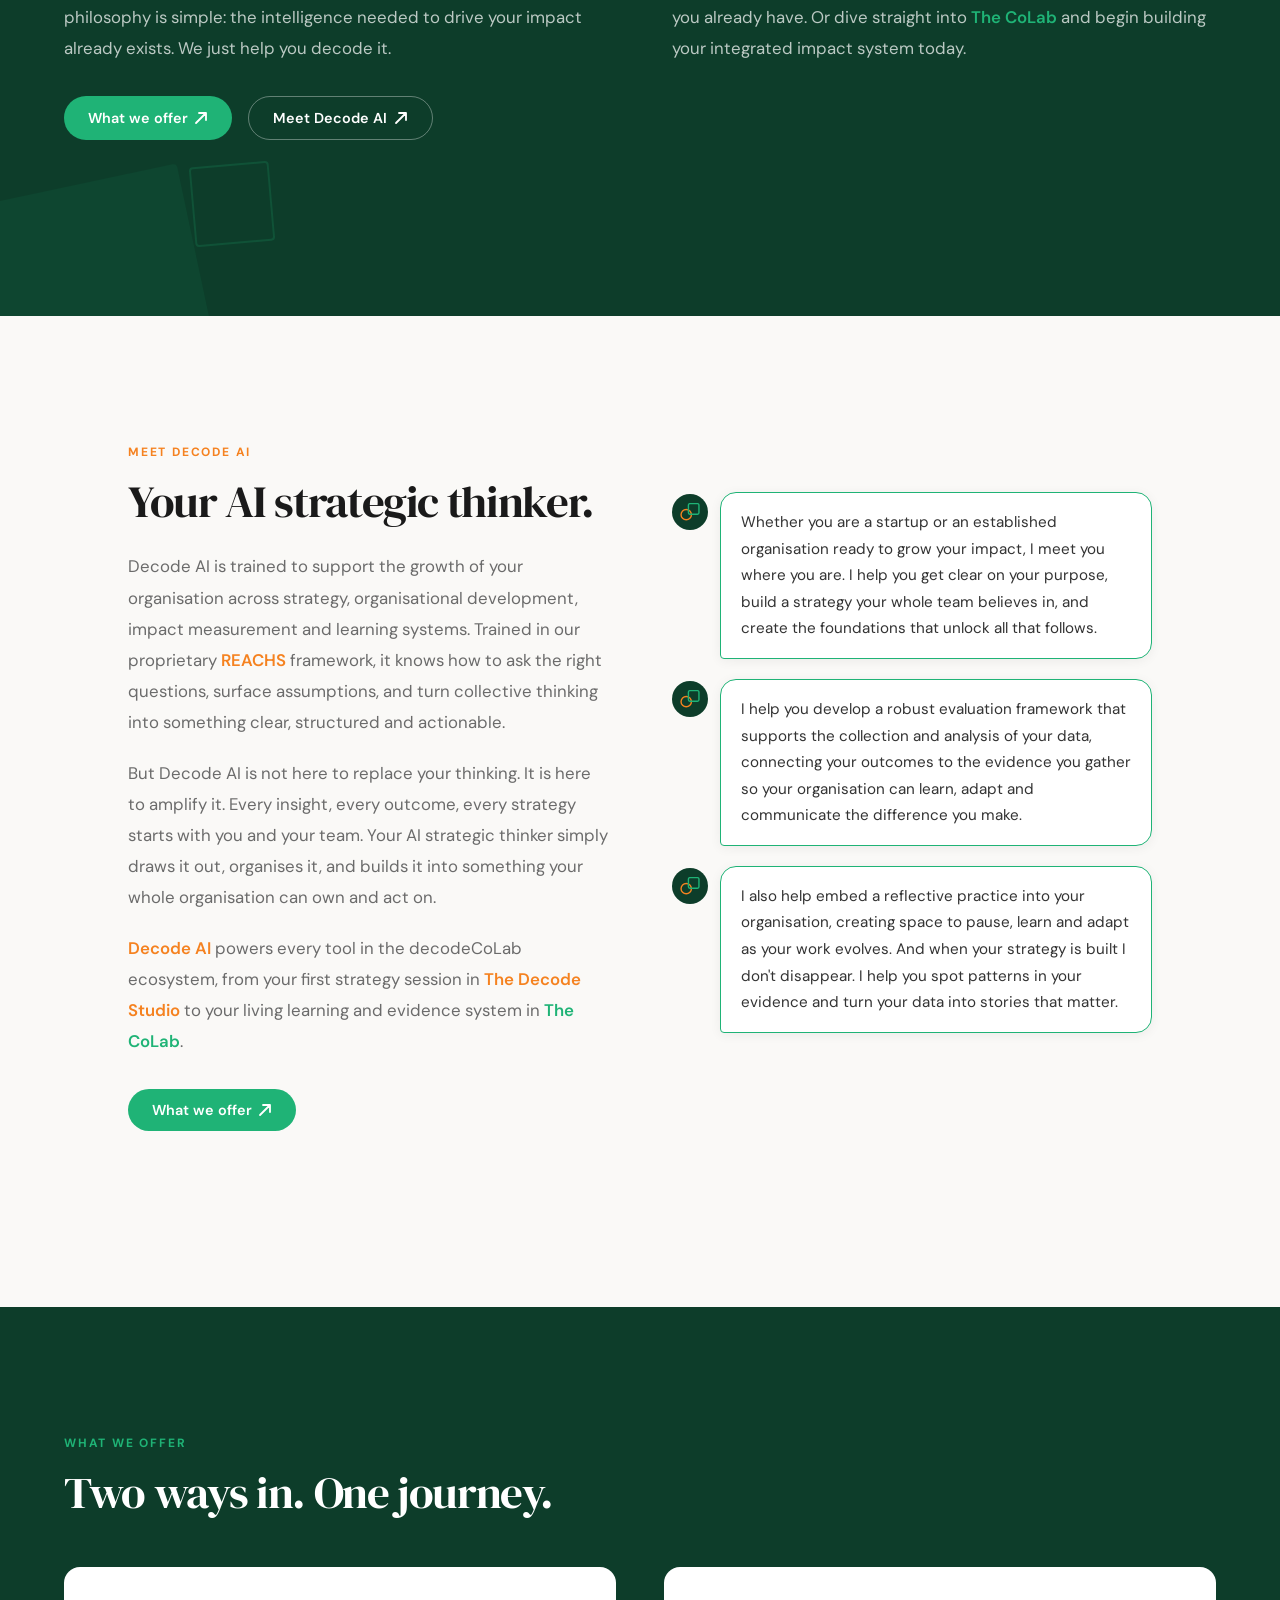
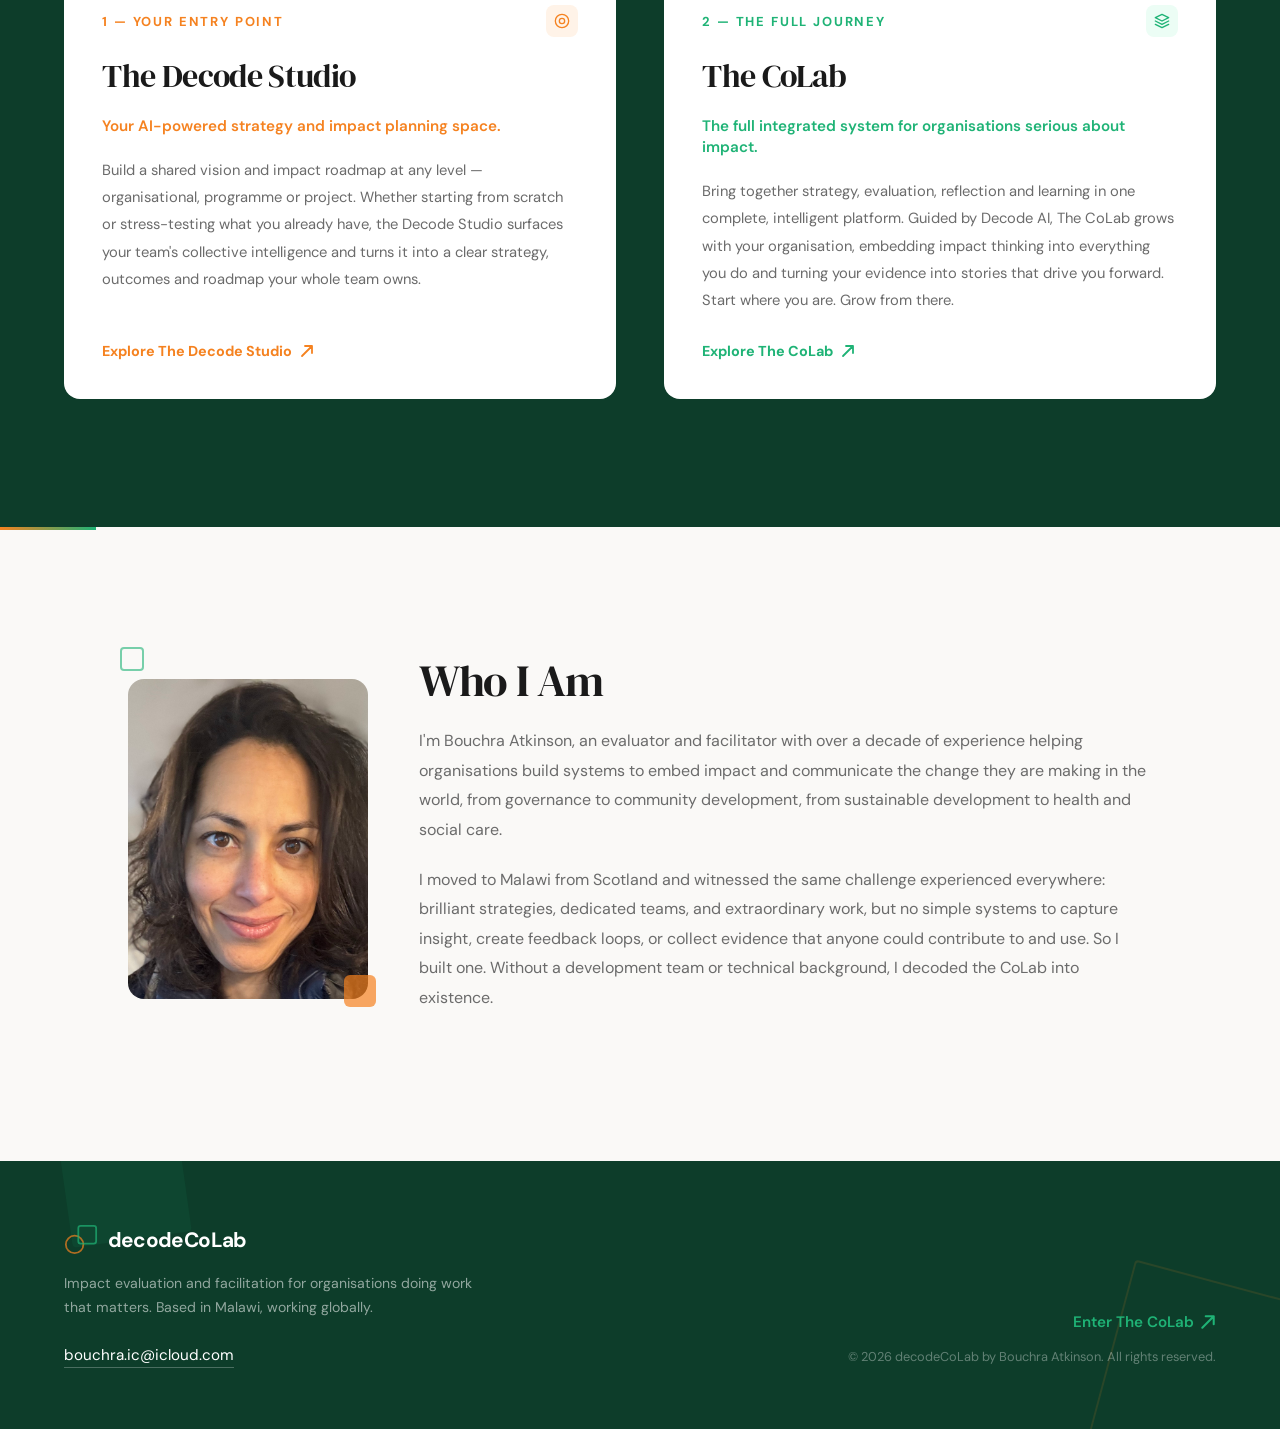
==== commit 028f8a03: "Update index.html" ====
--- a/index.html
+++ b/index.html
@@ -405,13 +405,13 @@
  <section class="about about-light" id="about">
   <div class="about-accent-bar"></div>
   <div class="section-inner">
-
-    <div style="display:grid; grid-template-columns: 200px 1fr; gap: clamp(2rem, 4vw, 3.5rem); align-items: start;" class="reveal-scroll">
+    <div style="display:grid; grid-template-columns: 240px 1fr; gap: clamp(2rem, 4vw, 3.5rem); align-items: start;" class="reveal-scroll">
       
       <!-- Portrait -->
-      <div style="width:240px; height:320px; border-radius:16px; overflow:hidden;">
-  <img src="Bouchra_photo.jpg" alt="Bouchra Atkinson" style="width:100%; height:100%; object-fit:cover; object-position:center top;" />
-</div>
+      <div style="position:relative; padding-top:1.5rem;">
+        <div style="width:240px; height:320px; border-radius:16px; overflow:hidden;">
+          <img src="Bouchra_photo.jpg" alt="Bouchra Atkinson" style="width:100%; height:100%; object-fit:cover; object-position:center top;" />
+        </div>
         <div style="position:absolute; bottom:-8px; right:-8px; width:32px; height:32px; background:var(--orange); border-radius:6px; opacity:0.7;"></div>
         <div style="position:absolute; top:-8px; left:-8px; width:24px; height:24px; border:2px solid var(--green); border-radius:4px; opacity:0.6;"></div>
       </div>
@@ -422,8 +422,8 @@
         <p style="font-size:clamp(0.92rem, 1.5vw, 1rem); color:var(--muted); line-height:1.85; margin-bottom:1.25rem;">I'm Bouchra Atkinson, an evaluator and facilitator with over a decade of experience helping organisations build systems to embed impact and communicate the change they are making in the world, from governance to community development, from sustainable development to health and social care.</p>
         <p style="font-size:clamp(0.92rem, 1.5vw, 1rem); color:var(--muted); line-height:1.85; margin-bottom:1.25rem;">I moved to Malawi from Scotland and witnessed the same challenge experienced everywhere: brilliant strategies, dedicated teams, and extraordinary work, but no simple systems to capture insight, create feedback loops, or collect evidence that anyone could contribute to and use. So I built one. Without a development team or technical background, I decoded the CoLab into existence.</p>
       </div>
-    </div>
-
+
+    </div>
   </div>
 </section>
       
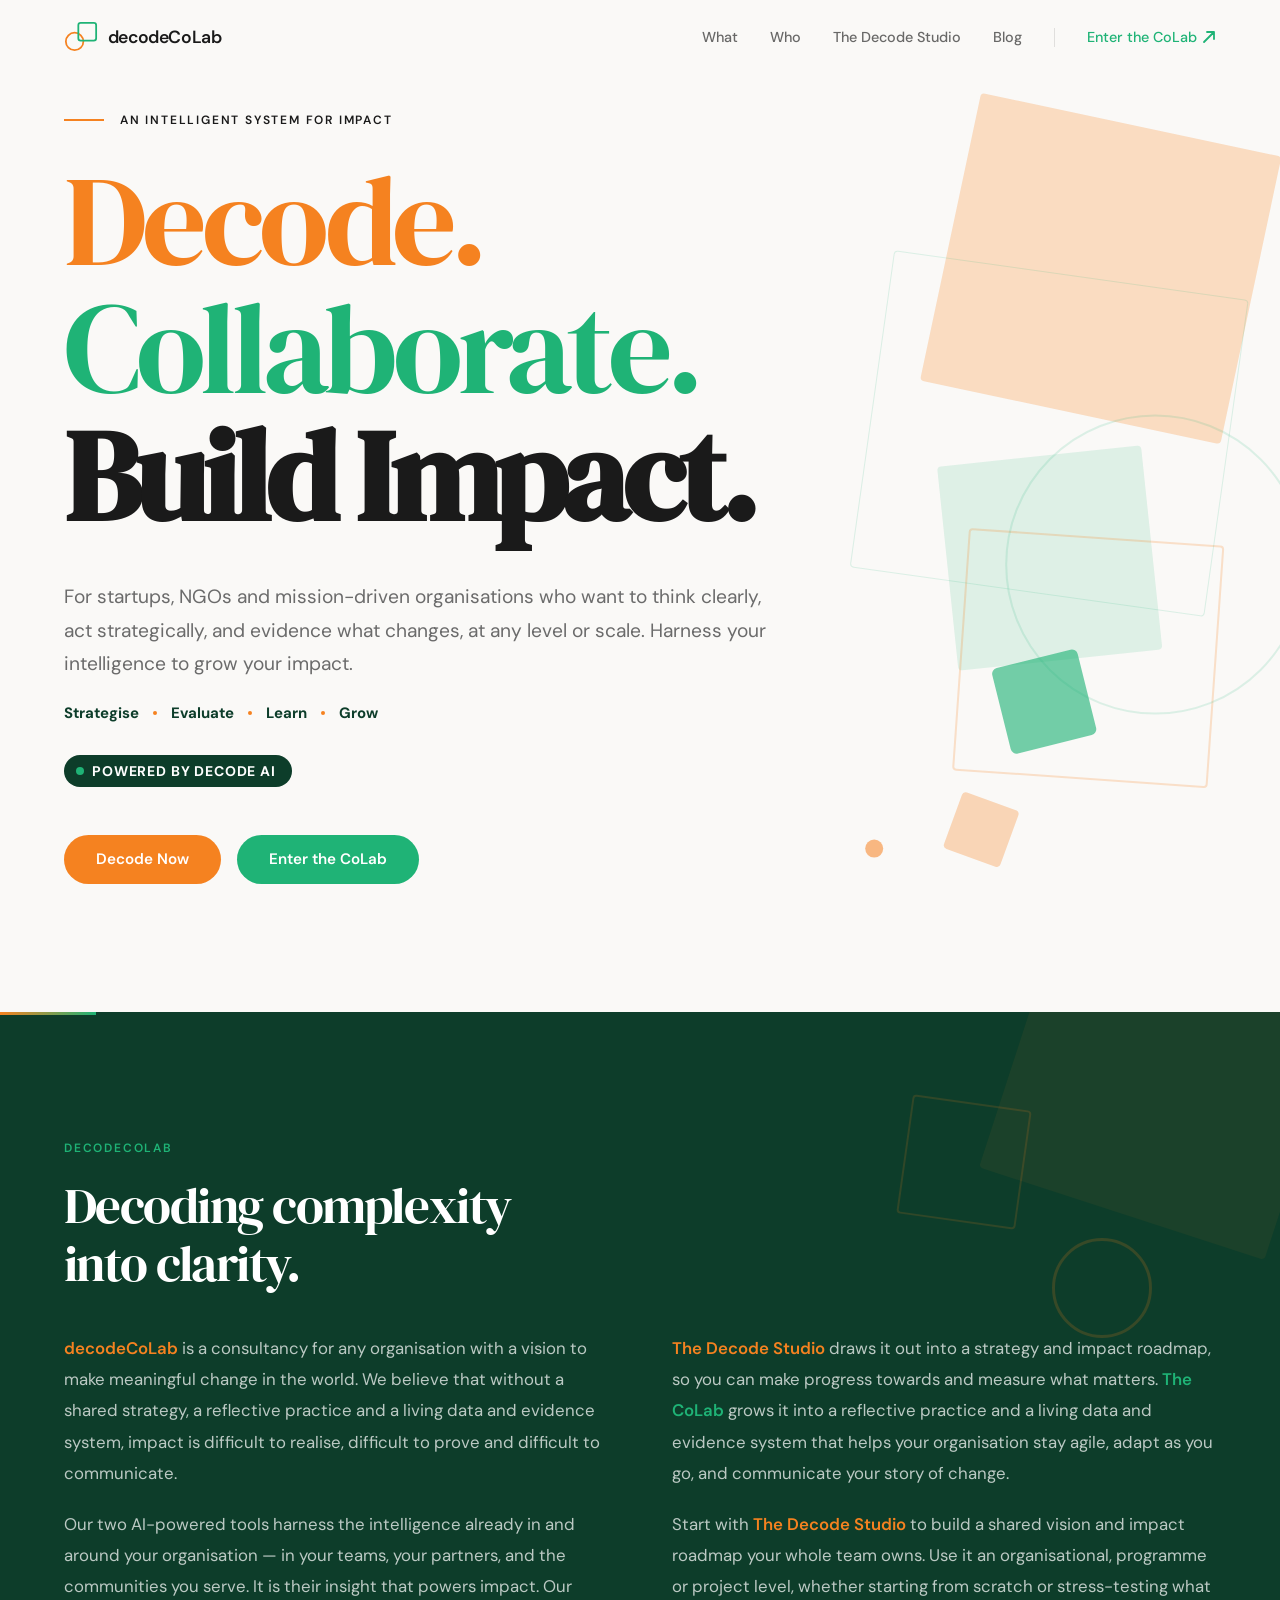
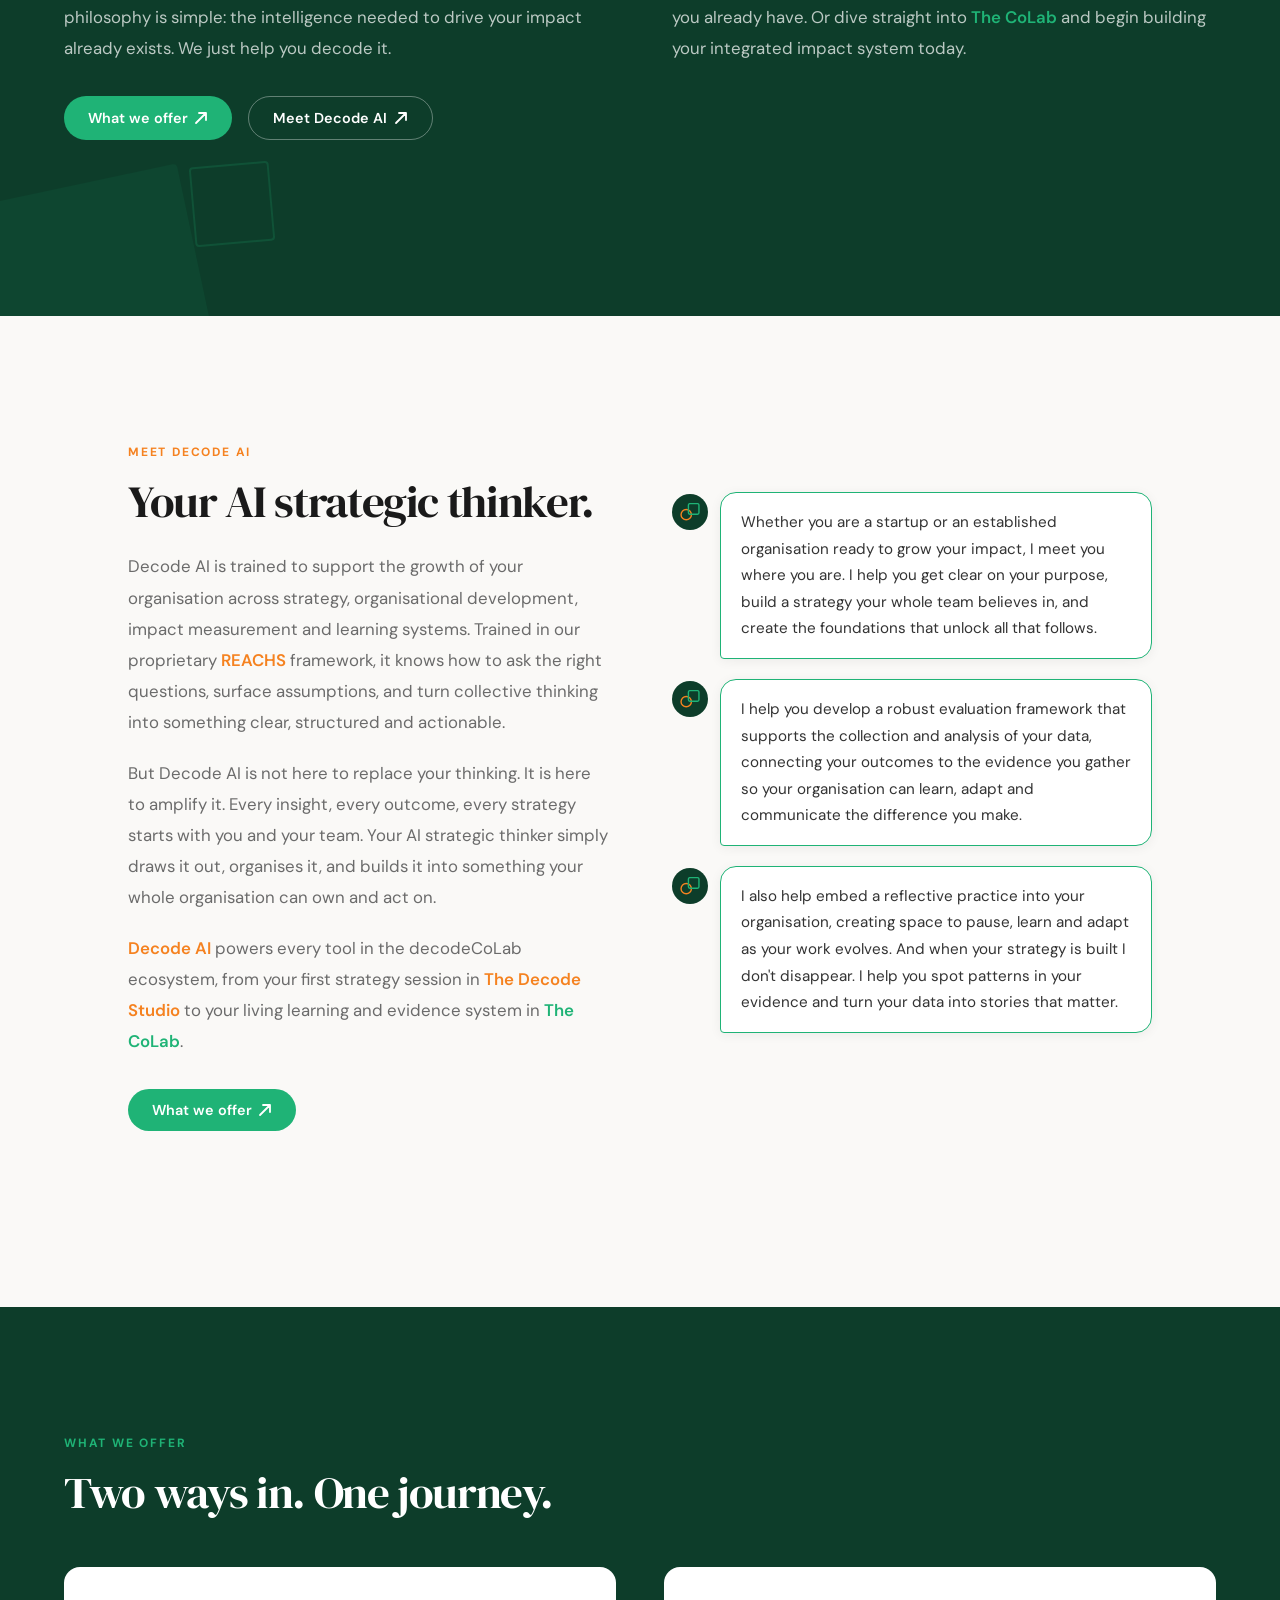
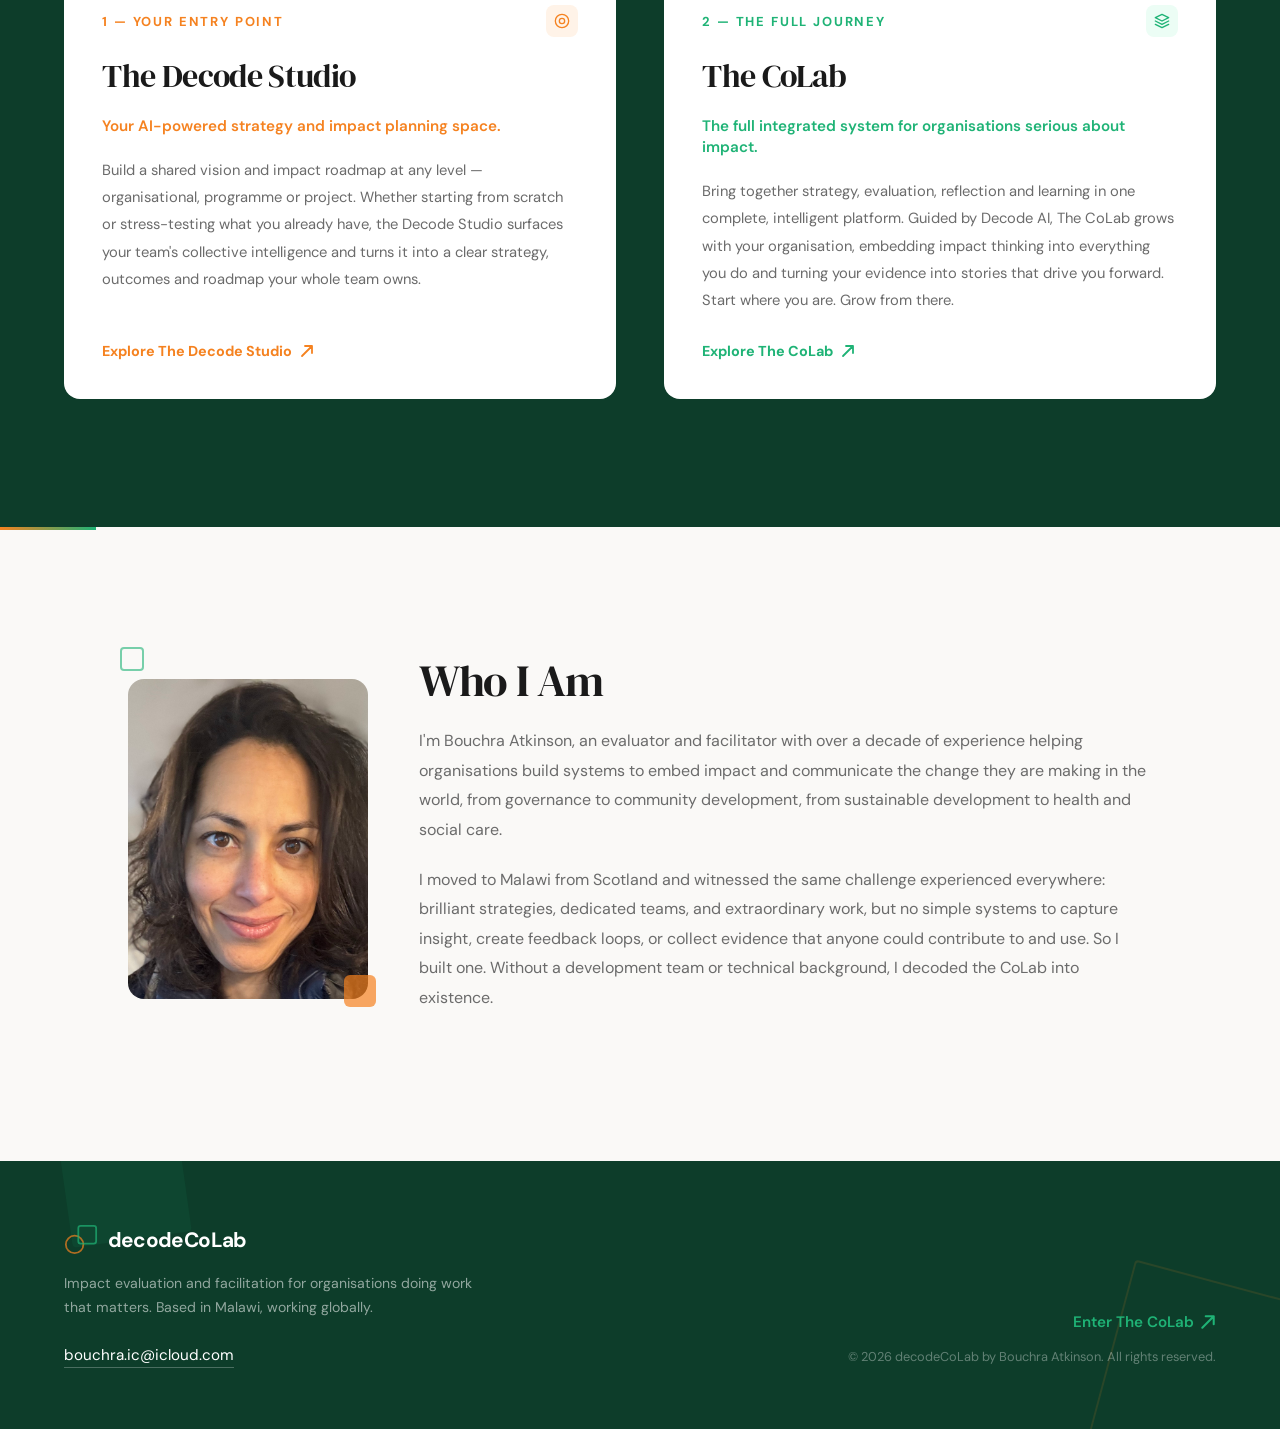
==== commit 687ced51: "Update index.html" ====
--- a/index.html
+++ b/index.html
@@ -148,9 +148,9 @@
   #tools div[style*="grid-template-columns:1fr 1fr"] { grid-template-columns: 1fr !important; }
 
   /* Who I Am — stack portrait and text */
-  #about div[style*="grid-template-columns: 200px"] { grid-template-columns: 1fr !important; }
+  #about div[style*="grid-template-columns: 240px"] { grid-template-columns: 1fr !important; }
   #about div[style*="grid-template-columns:1fr 1fr"] { grid-template-columns: 1fr !important; }
-  #about div[style*="width:200px"] { width: 100% !important; }
+  #about div[style*="width:240px"] { width: 160px !important; height: 200px !important; margin: 0 auto; }
 
   /* General grid fallback */
   div[style*="grid-template-columns: 1fr 1fr"] { grid-template-columns: 1fr !important; }
@@ -216,7 +216,7 @@
     <div class="hero-content">
       <div class="hero-eyebrow reveal">
         <span class="eyebrow-line"></span>
-        <span>An integrated intelligent system for impact</span>
+        <span>An intelligent system for impact</span>
       </div>
       <h1 class="hero-headline reveal reveal-delay-1" style="margin-bottom: 2.5rem; line-height: 1;">
         <span class="text-orange">Decode.</span><br>
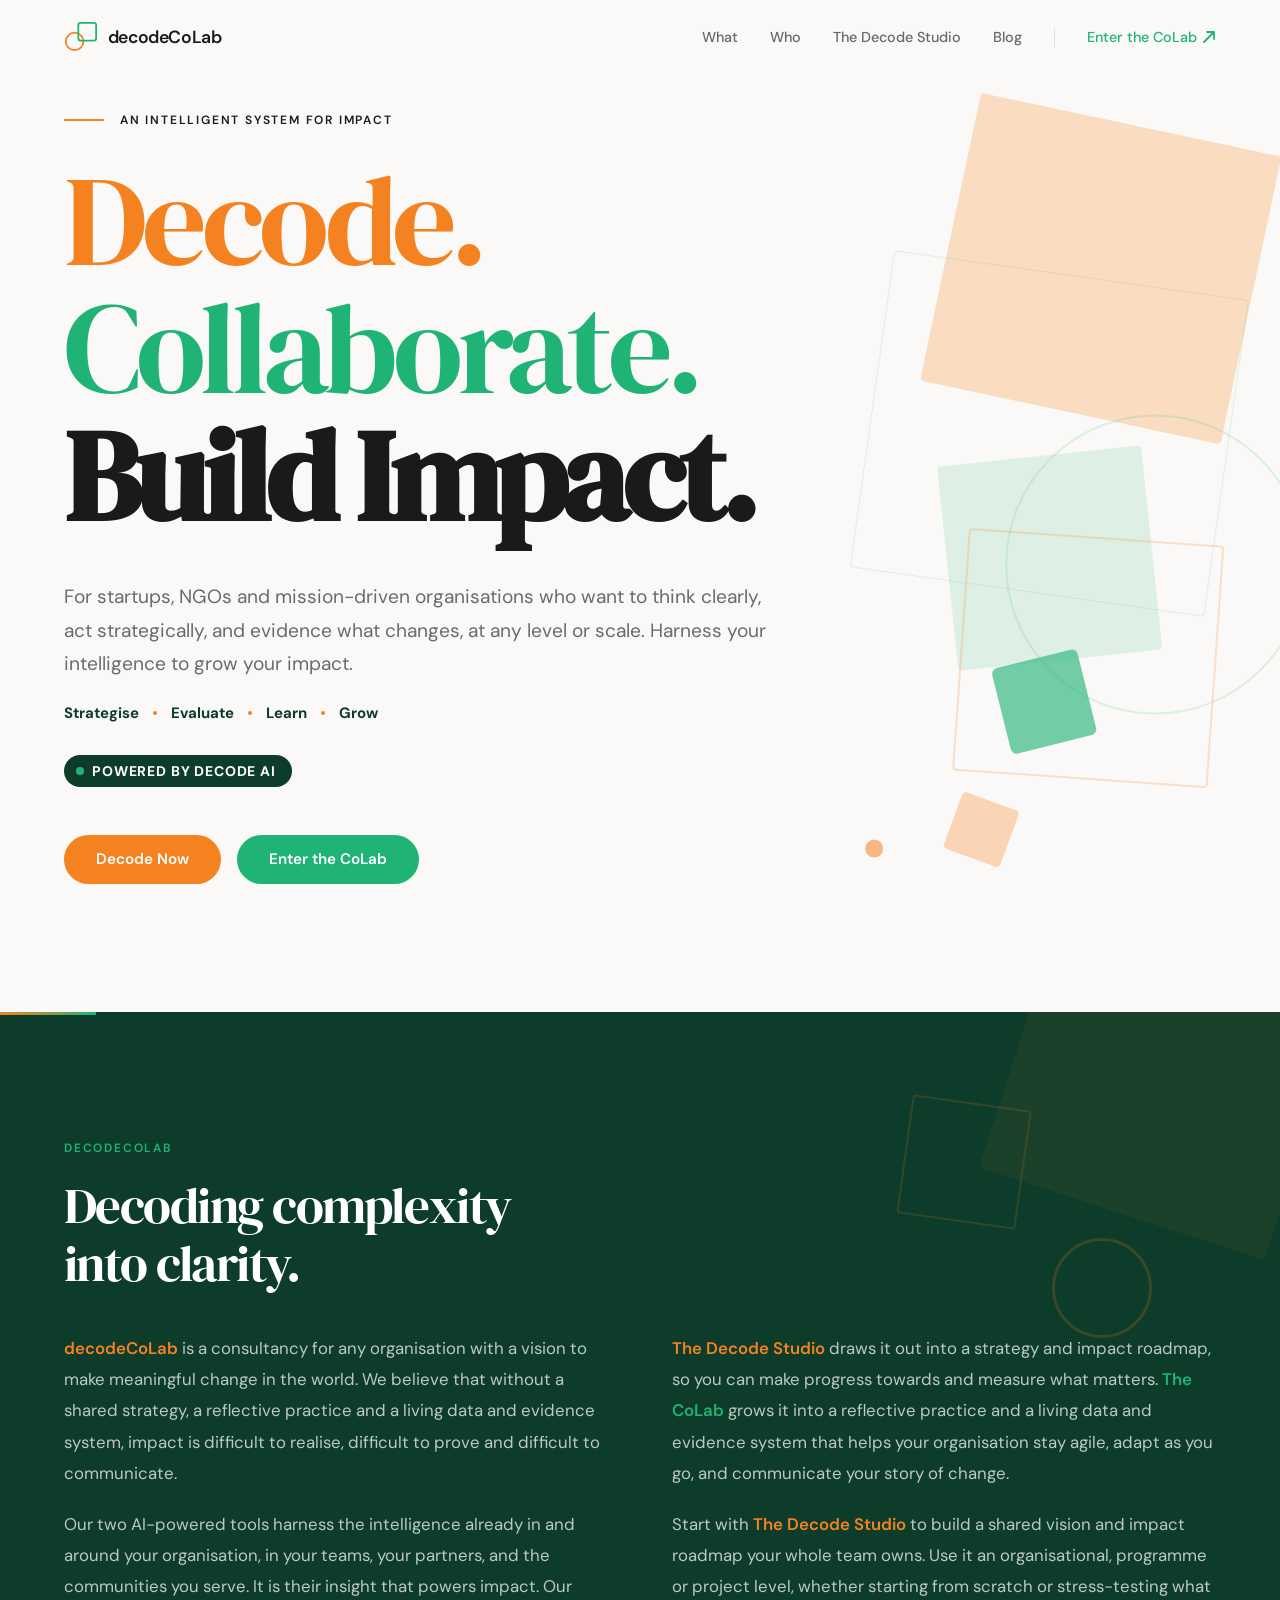
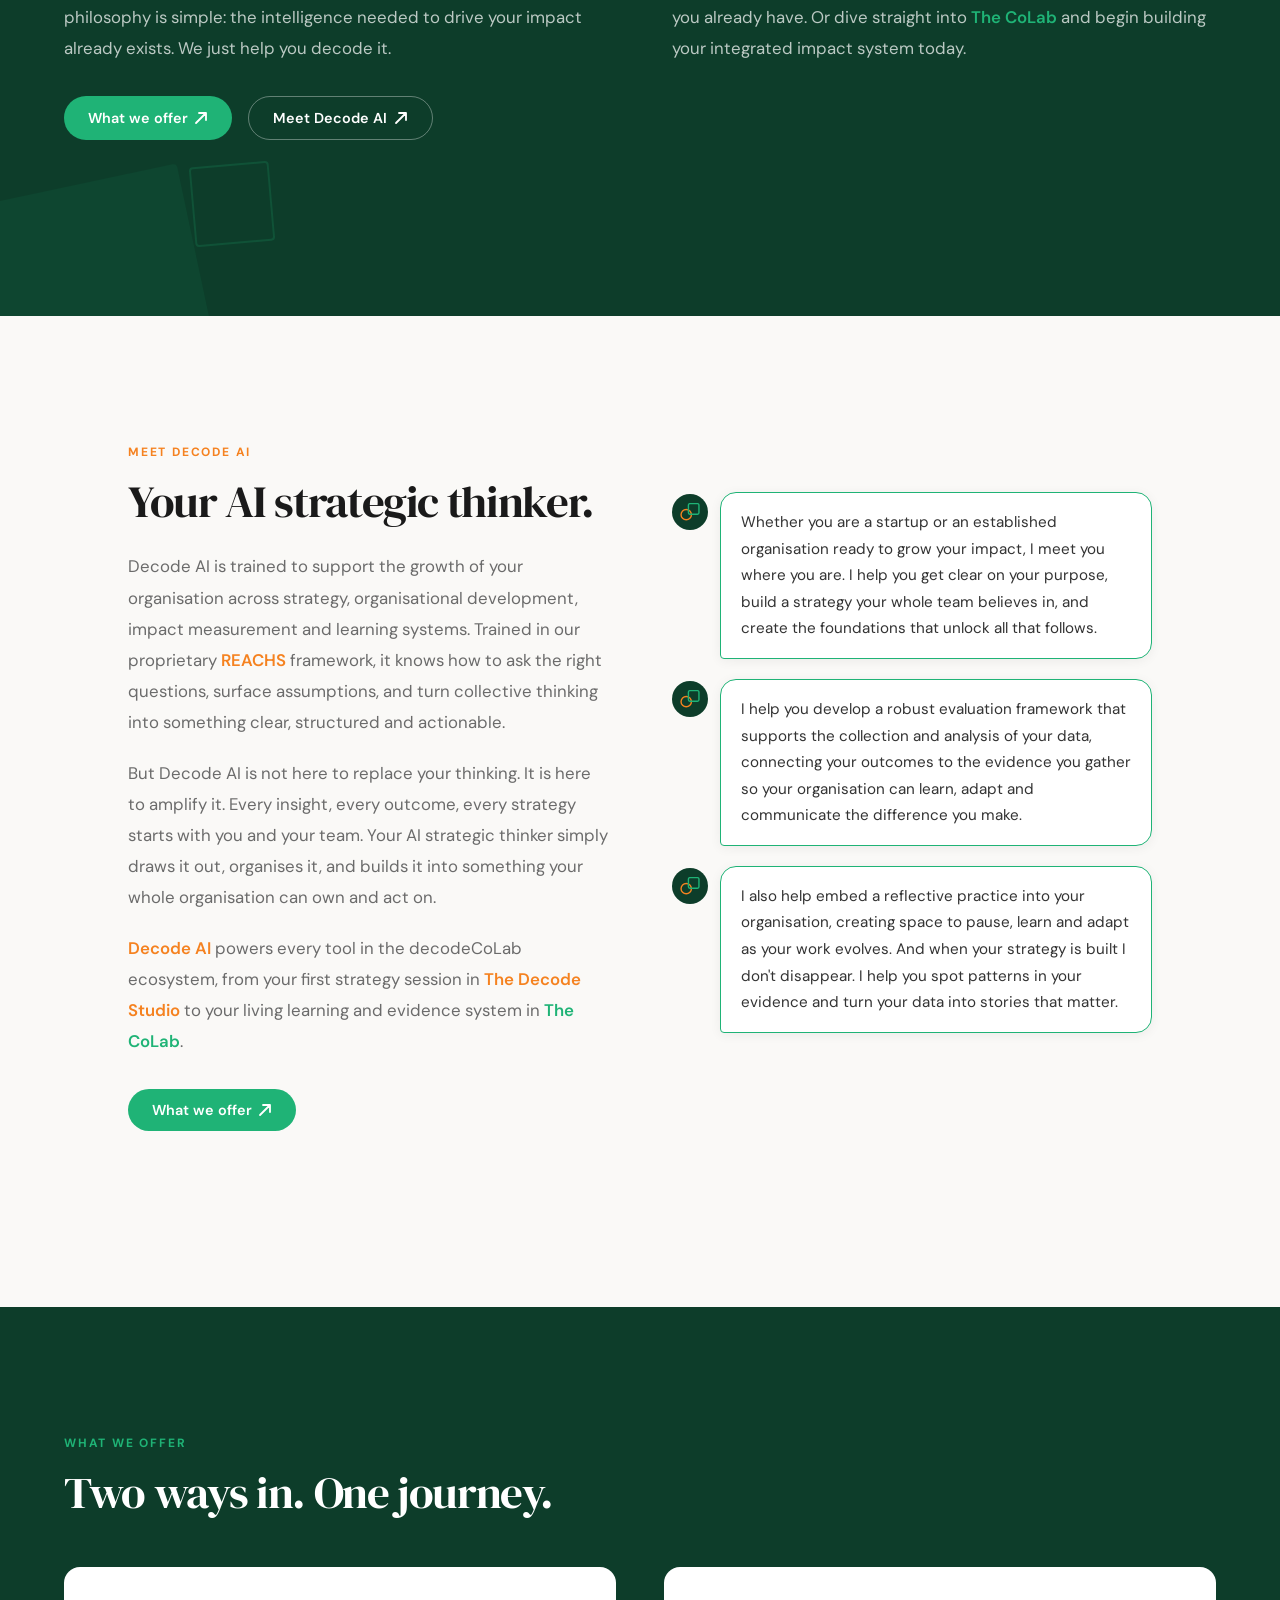
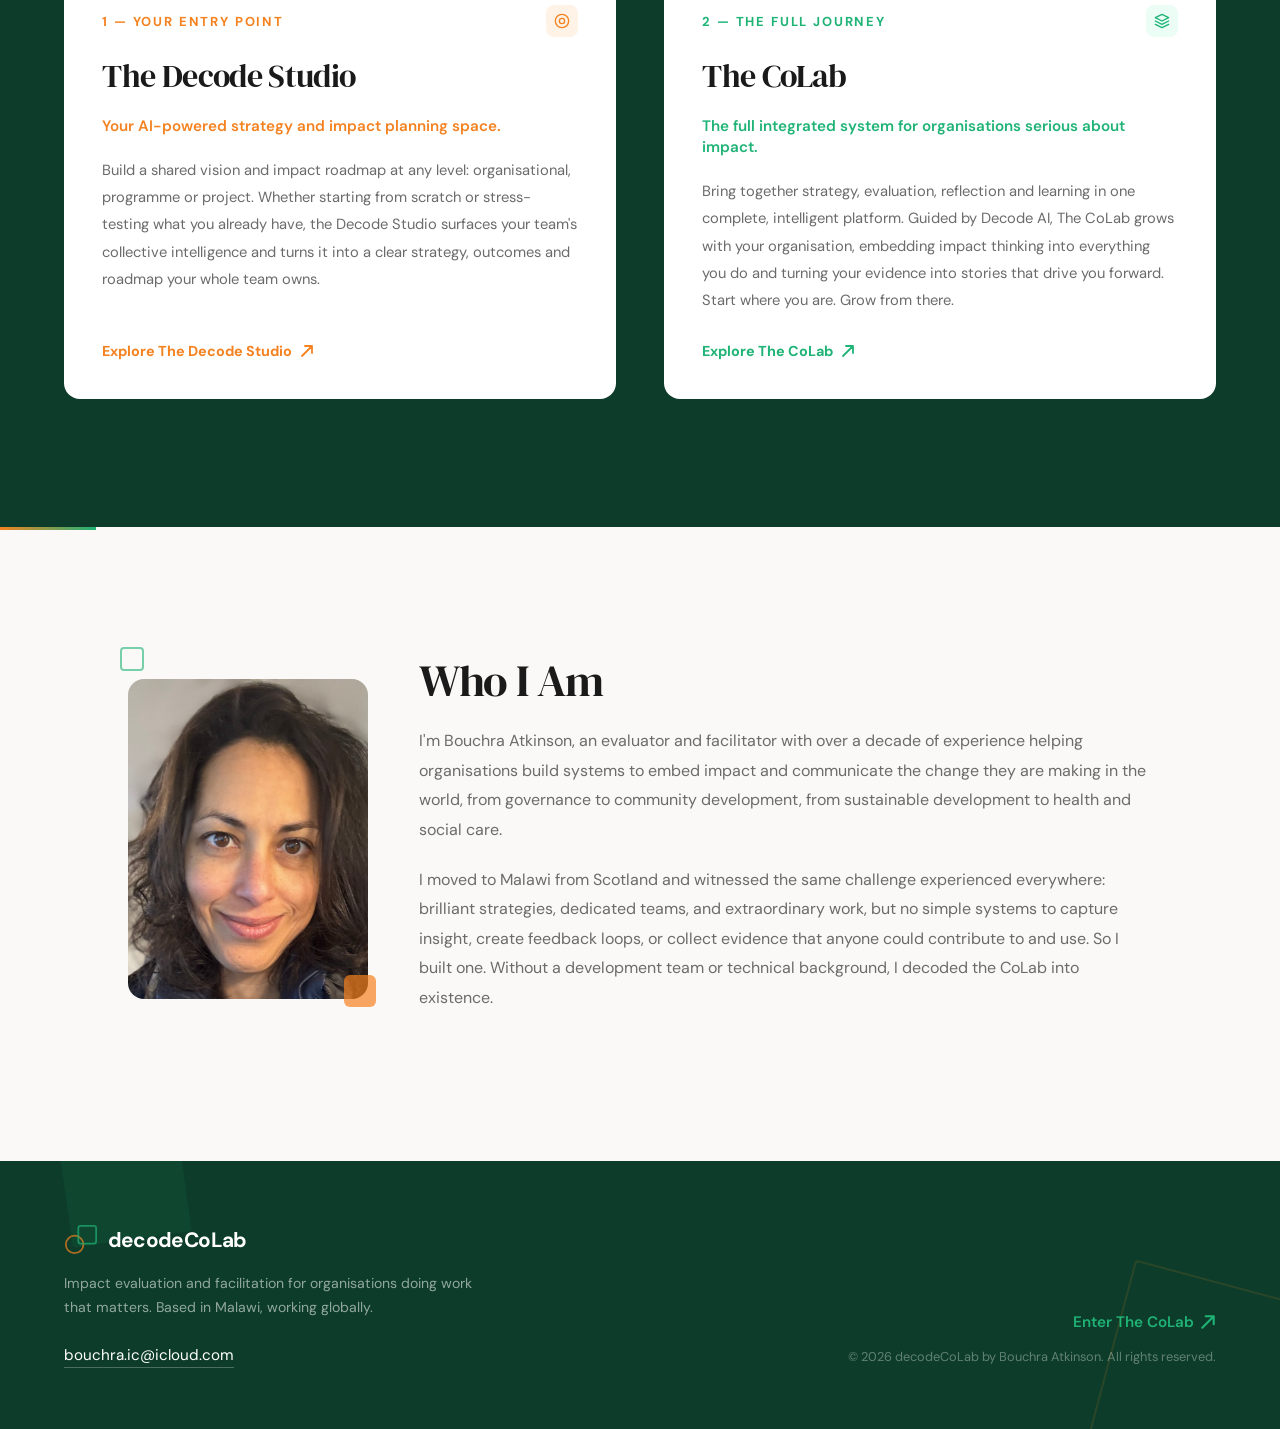
==== commit cfcb8ebc: "Update index.html" ====
--- a/index.html
+++ b/index.html
@@ -144,6 +144,10 @@
   /* Decode AI section — stack */
   .decode-ai-about .section-inner > div { grid-template-columns: 1fr !important; }
 
+  /* Decode AI section */
+  .whatwedo-links { margin-bottom: 1rem !important; }
+  .decode-ai-about div[style*="padding-top:3rem"] { padding-top: 0 !important; }
+
   /* Our Tools — stack cards */
   #tools div[style*="grid-template-columns:1fr 1fr"] { grid-template-columns: 1fr !important; }
 
@@ -266,7 +270,7 @@
    <div style="display: grid; grid-template-columns: 1fr 1fr; gap: clamp(2rem, 5vw, 4rem); margin-bottom: 2rem;">
     <div class="whatwedo-body">
       <p><span style="color: var(--orange); font-weight: 600;">decodeCoLab</span> is a consultancy for any organisation with a vision to make meaningful change in the world. We believe that without a shared strategy, a reflective practice and a living data and evidence system, impact is difficult to realise, difficult to prove and difficult to communicate.</p>
-      <p>Our two AI-powered tools harness the intelligence already in and around your organisation — in your teams, your partners, and the communities you serve. It is their insight that powers impact. Our philosophy is simple: the intelligence needed to drive your impact already exists. We just help you decode it.</p>
+      <p>Our two AI-powered tools harness the intelligence already in and around your organisation, in your teams, your partners, and the communities you serve. It is their insight that powers impact. Our philosophy is simple: the intelligence needed to drive your impact already exists. We just help you decode it.</p>
     </div>
     <div class="whatwedo-body">
       <p><span style="color: var(--orange); font-weight: 600;">The Decode Studio</span> draws it out into a strategy and impact roadmap, so you can make progress towards and measure what matters. <span style="color: var(--green); font-weight: 600;">The CoLab</span> grows it into a reflective practice and a living data and evidence system that helps your organisation stay agile, adapt as you go, and communicate your story of change.</p>
@@ -374,7 +378,7 @@
       </div>
       <div style="font-family:var(--font-display); font-size:clamp(1.6rem, 2.5vw, 2rem); font-weight:400; color:var(--fg); letter-spacing:-0.02em; line-height:1.2;">The Decode Studio</div>
       <div style="font-size:0.95rem; font-weight:600; color:var(--orange); line-height:1.4;">Your AI-powered strategy and impact planning space.</div>
-      <div style="font-size:0.92rem; color:var(--muted); line-height:1.85; flex:1;">Build a shared vision and impact roadmap at any level — organisational, programme or project. Whether starting from scratch or stress-testing what you already have, the Decode Studio surfaces your team's collective intelligence and turns it into a clear strategy, outcomes and roadmap your whole team owns.</div>
+      <div style="font-size:0.92rem; color:var(--muted); line-height:1.85; flex:1;">Build a shared vision and impact roadmap at any level: organisational, programme or project. Whether starting from scratch or stress-testing what you already have, the Decode Studio surfaces your team's collective intelligence and turns it into a clear strategy, outcomes and roadmap your whole team owns.</div>
       <a href="decode-studio.html" style="display:inline-flex; align-items:center; gap:0.5rem; font-size:0.9rem; font-weight:700; color:var(--orange); text-decoration:none; margin-top:0.5rem;">
         Explore The Decode Studio
         <svg width="14" height="14" viewBox="0 0 14 14" fill="none"><path d="M2 12L12 2M12 2H5M12 2v7" stroke="currentColor" stroke-width="1.8" stroke-linecap="round" stroke-linejoin="round"/></svg>
